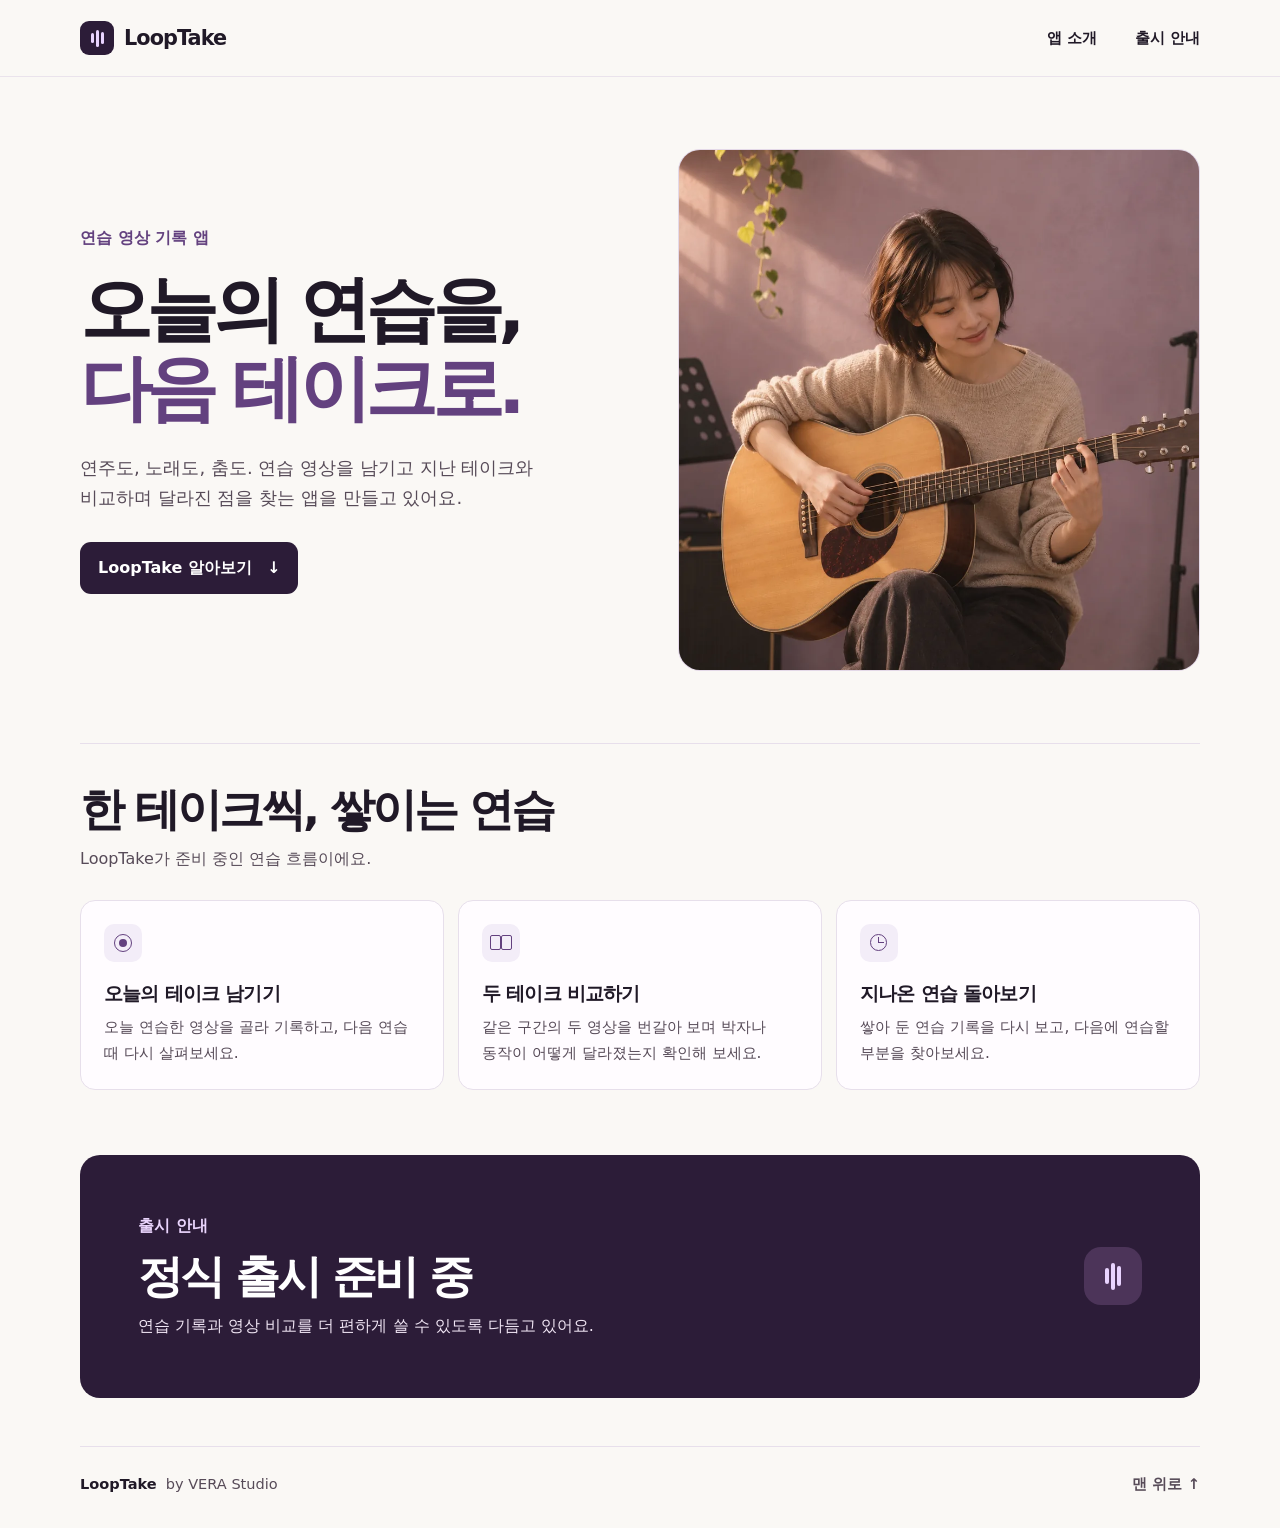
==== index.html @ 858d581b "Publish LoopTake product introduction" ====
<!doctype html>
<html lang="ko">
<head>
  <meta charset="utf-8">
  <meta name="viewport" content="width=device-width, initial-scale=1">
  <meta name="color-scheme" content="light">
  <meta name="description" content="LoopTake는 연습 영상을 기록하고 지난 테이크와 비교할 수 있도록 준비 중인 VERA Studio의 앱입니다.">
  <meta http-equiv="Content-Security-Policy" content="default-src 'none'; style-src 'self'; img-src 'self'; base-uri 'none'; form-action 'none'">
  <title>LoopTake · 연습을 다음 테이크로</title>
  <link rel="icon" type="image/png" href="./assets/mark.png">
  <link rel="stylesheet" href="./styles.css">
</head>
<body id="top">
  <a class="skip-link" href="#main">본문으로 건너뛰기</a>
  <header class="site-header">
    <div class="wrap header-inner">
      <a class="brand" href="#top" aria-label="LoopTake 홈">
        <span class="brand-mark" aria-hidden="true"><i></i><i></i><i></i></span>
        <span>LoopTake</span>
      </a>
      <nav aria-label="주 메뉴">
        <a href="#about">앱 소개</a>
        <a href="#launch">출시 안내</a>
      </nav>
    </div>
  </header>

  <main id="main" tabindex="-1">
    <section class="wrap hero" aria-labelledby="hero-title">
      <div class="hero-copy">
        <p class="eyebrow">연습 영상 기록 앱</p>
        <h1 id="hero-title">오늘의 연습을,<br><span>다음 테이크로.</span></h1>
        <p class="intro">연주도, 노래도, 춤도. 연습 영상을 남기고 지난 테이크와 비교하며 달라진 점을 찾는 앱을 만들고 있어요.</p>
        <a class="button" href="#about">LoopTake 알아보기 <span aria-hidden="true">↓</span></a>
      </div>
      <figure class="hero-image">
        <img src="./assets/practice-studio.webp" alt="연습실에서 어쿠스틱 기타를 연주하는 사람" width="960" height="1200" fetchpriority="high">
      </figure>
    </section>

    <section id="about" class="wrap features" aria-labelledby="features-title">
      <div class="section-intro">
        <h2 id="features-title">한 테이크씩, 쌓이는 연습</h2>
        <p>LoopTake가 준비 중인 연습 흐름이에요.</p>
      </div>
      <ul class="feature-grid">
        <li>
          <span class="feature-icon icon-record" aria-hidden="true"></span>
          <h3>오늘의 테이크 남기기</h3>
          <p>오늘 연습한 영상을 골라 기록하고, 다음 연습 때 다시 살펴보세요.</p>
        </li>
        <li>
          <span class="feature-icon icon-compare" aria-hidden="true"></span>
          <h3>두 테이크 비교하기</h3>
          <p>같은 구간의 두 영상을 번갈아 보며 박자나 동작이 어떻게 달라졌는지 확인해 보세요.</p>
        </li>
        <li>
          <span class="feature-icon icon-review" aria-hidden="true"></span>
          <h3>지나온 연습 돌아보기</h3>
          <p>쌓아 둔 연습 기록을 다시 보고, 다음에 연습할 부분을 찾아보세요.</p>
        </li>
      </ul>
    </section>

    <section id="launch" class="wrap launch" aria-labelledby="launch-title">
      <div class="launch-panel">
        <div>
          <p class="launch-label">출시 안내</p>
          <h2 id="launch-title">정식 출시 준비 중</h2>
          <p>연습 기록과 영상 비교를 더 편하게 쓸 수 있도록 다듬고 있어요.</p>
        </div>
        <span class="brand-mark launch-mark" aria-hidden="true"><i></i><i></i><i></i></span>
      </div>
    </section>
  </main>

  <footer class="wrap footer">
    <p><strong>LoopTake</strong><span>by VERA Studio</span></p>
    <a href="#top">맨 위로 <span aria-hidden="true">↑</span></a>
  </footer>
</body>
</html>
---- styles.css ----
:root {
  color-scheme: light;
  --canvas: #faf8f5;
  --ink: #201927;
  --muted: #574b58;
  --line: #e7dfeb;
  --accent: #63417f;
  --deep: #2c1c38;
  --pale: #f3edf8;
  font-family: "Noto Sans KR", "Noto Sans CJK KR", "Apple SD Gothic Neo", "Malgun Gothic", system-ui, sans-serif;
  font-size: 16px;
  line-height: 1.65;
  background: var(--canvas);
  color: var(--ink);
}
* { box-sizing: border-box; }
body { margin: 0; }
a { color: inherit; }
a:focus-visible { outline: 3px solid #744c9c; outline-offset: 5px; }
main:focus { outline: none; }
.wrap { width: min(1120px, 100% - 64px); margin-inline: auto; }
.skip-link { position: absolute; z-index: 5; left: 12px; top: 8px; background: white; padding: 10px 14px; transform: translateY(-150%); }
.skip-link:focus { transform: none; }
.site-header { border-bottom: 1px solid #eae3ec; }
.header-inner { min-height: 76px; display: flex; align-items: center; justify-content: space-between; gap: 20px; padding-block: 10px; }
.brand { display: inline-flex; min-height: 44px; align-items: center; gap: 10px; font-size: 1.3rem; text-decoration: none; font-weight: 830; letter-spacing: -.045em; white-space: nowrap; }
.brand-mark { display: inline-flex; align-items: center; justify-content: center; gap: 2px; width: 34px; height: 34px; border-radius: 9px; background: var(--deep); }
.brand-mark i { display: block; width: 3px; border-radius: 5px; background: #e9d4ff; height: 10px; }
.brand-mark i:nth-child(2) { height: 17px; }
.brand-mark i:nth-child(3) { height: 12px; }
nav { display: flex; gap: clamp(10px, 3vw, 38px); align-items: center; }
nav a, .footer a { display: inline-flex; min-height: 44px; align-items: center; gap: 6px; font-weight: 650; text-decoration: none; font-size: .92rem; white-space: nowrap; }
nav a:hover, .footer a:hover { color: var(--accent); text-decoration: underline; text-underline-offset: .25em; }

.hero { display: grid; grid-template-columns: 1fr 1fr; gap: clamp(30px, 6vw, 88px); align-items: center; padding-block: clamp(34px, 6vw, 72px); }
.eyebrow { font-weight: 780; color: var(--accent); margin: 0 0 18px; }
h1, h2, h3, p { margin-block-start: 0; word-break: keep-all; overflow-wrap: break-word; }
h1 { margin-bottom: 24px; font-size: clamp(2.7rem, 5.6vw, 5.5rem); letter-spacing: -.077em; line-height: 1.11; font-weight: 880; }
h1 span { color: var(--accent); }
.intro { max-width: 30rem; margin-block-end: 30px; font-size: clamp(1rem, 1.5vw, 1.13rem); color: var(--muted); }
.button { display: inline-flex; align-items: center; justify-content: center; gap: 15px; min-height: 52px; border-radius: 11px; padding: 8px 18px; background: var(--deep); color: #fff; font-weight: 710; text-decoration: none; }
.button:hover { background: #452953; }
.hero-image { margin: 0; background: #e0d3e7; border-radius: 22px; overflow: hidden; aspect-ratio: 1 / 1; min-width: 0; border: 1px solid #e4d9e8; }
.hero-image img { width: 100%; height: 100%; object-fit: cover; object-position: 50% 52%; display: block; }

.features { padding-block: 38px 65px; border-top: 1px solid var(--line); }
.section-intro { margin-block-end: 28px; }
h2 { font-size: clamp(1.8rem, 3.5vw, 2.8rem); letter-spacing: -.065em; line-height: 1.23; margin-bottom: 9px; }
.section-intro p, .feature-grid p { color: var(--muted); margin-bottom: 0; }
.feature-grid { list-style: none; padding: 0; display: grid; grid-template-columns: repeat(3, minmax(0, 1fr)); gap: 14px; margin: 0; }
.feature-grid li { border: 1px solid var(--line); background: #fffcff; border-radius: 15px; padding: 23px; }
.feature-grid h3 { font-size: 1.18rem; letter-spacing: -.04em; margin-bottom: 6px; }
.feature-grid p { font-size: .96rem; }
.feature-icon { position: relative; display: block; width: 38px; height: 38px; border-radius: 10px; color: var(--accent); background: var(--pale); margin-bottom: 16px; }
.feature-icon::before, .feature-icon::after { content: ""; position: absolute; }
.icon-record::before { inset: 10px; border: 1.6px solid; border-radius: 50%; }
.icon-record::after { inset: 15px; background: currentColor; border-radius: 50%; }
.icon-compare::before { width: 9px; height: 13px; border: 1.5px solid; border-radius: 2px; left: 8px; top: 11px; }
.icon-compare::after { width: 9px; height: 13px; border: 1.5px solid; border-radius: 2px; right: 8px; top: 11px; }
.icon-review::before { width: 15px; height: 15px; left: 10px; top: 10px; border: 1.5px solid; border-radius: 50%; }
.icon-review::after { width: 5px; height: 5px; left: 18px; top: 13px; border-left: 1.5px solid; border-bottom: 1.5px solid; }
.launch { padding-block-end: 48px; }
.launch-panel { display: flex; align-items: center; justify-content: space-between; gap: 20px; background: var(--deep); border-radius: 20px; padding: clamp(25px, 6vw, 58px); color: #fff; }
.launch-label { margin-bottom: 10px; color: #ead5fd; font-weight: 700; }
.launch p:last-child { margin-bottom: 0; color: #f0e5f4; }
.launch-mark { width: 58px; height: 58px; flex: 0 0 58px; background: #4c3459; border-radius: 17px; }
.launch-mark i { width: 4px; height: 16px; }
.launch-mark i:nth-child(2) { height: 27px; }
.launch-mark i:nth-child(3) { height: 20px; }
.footer { display: flex; align-items: center; justify-content: space-between; gap: 16px; border-top: 1px solid var(--line); padding-block: 15px 22px; font-size: .91rem; color: var(--muted); }
.footer p { margin: 0; }
.footer strong { color: var(--ink); margin-inline-end: 9px; }

@media (max-width: 760px) {
  .wrap { width: calc(100% - 36px); }
  .header-inner { min-height: 64px; }
  .hero { grid-template-columns: 1fr; gap: 26px; padding-block: 36px 42px; }
  .eyebrow { margin-bottom: 13px; }
  h1 { font-size: clamp(2.5rem, 10.7vw, 4.7rem); margin-bottom: 18px; }
  .intro { margin-block-end: 22px; }
  .hero-image { aspect-ratio: 1.2; border-radius: 16px; }
  .features { padding-block: 30px 42px; }
  .feature-grid { grid-template-columns: 1fr; }
  .feature-grid li { padding: 20px; }
  .launch { padding-block-end: 32px; }
}
@media (max-width: 350px) {
  .wrap { width: calc(100% - 28px); }
  .header-inner { gap: 10px; }
  nav { gap: 10px; }
  nav a, .footer { font-size: .83rem; }
  .brand { font-size: 1.16rem; gap: 6px; }
  .brand-mark { width: 28px; height: 28px; }
  .launch-mark { display: none; }
}
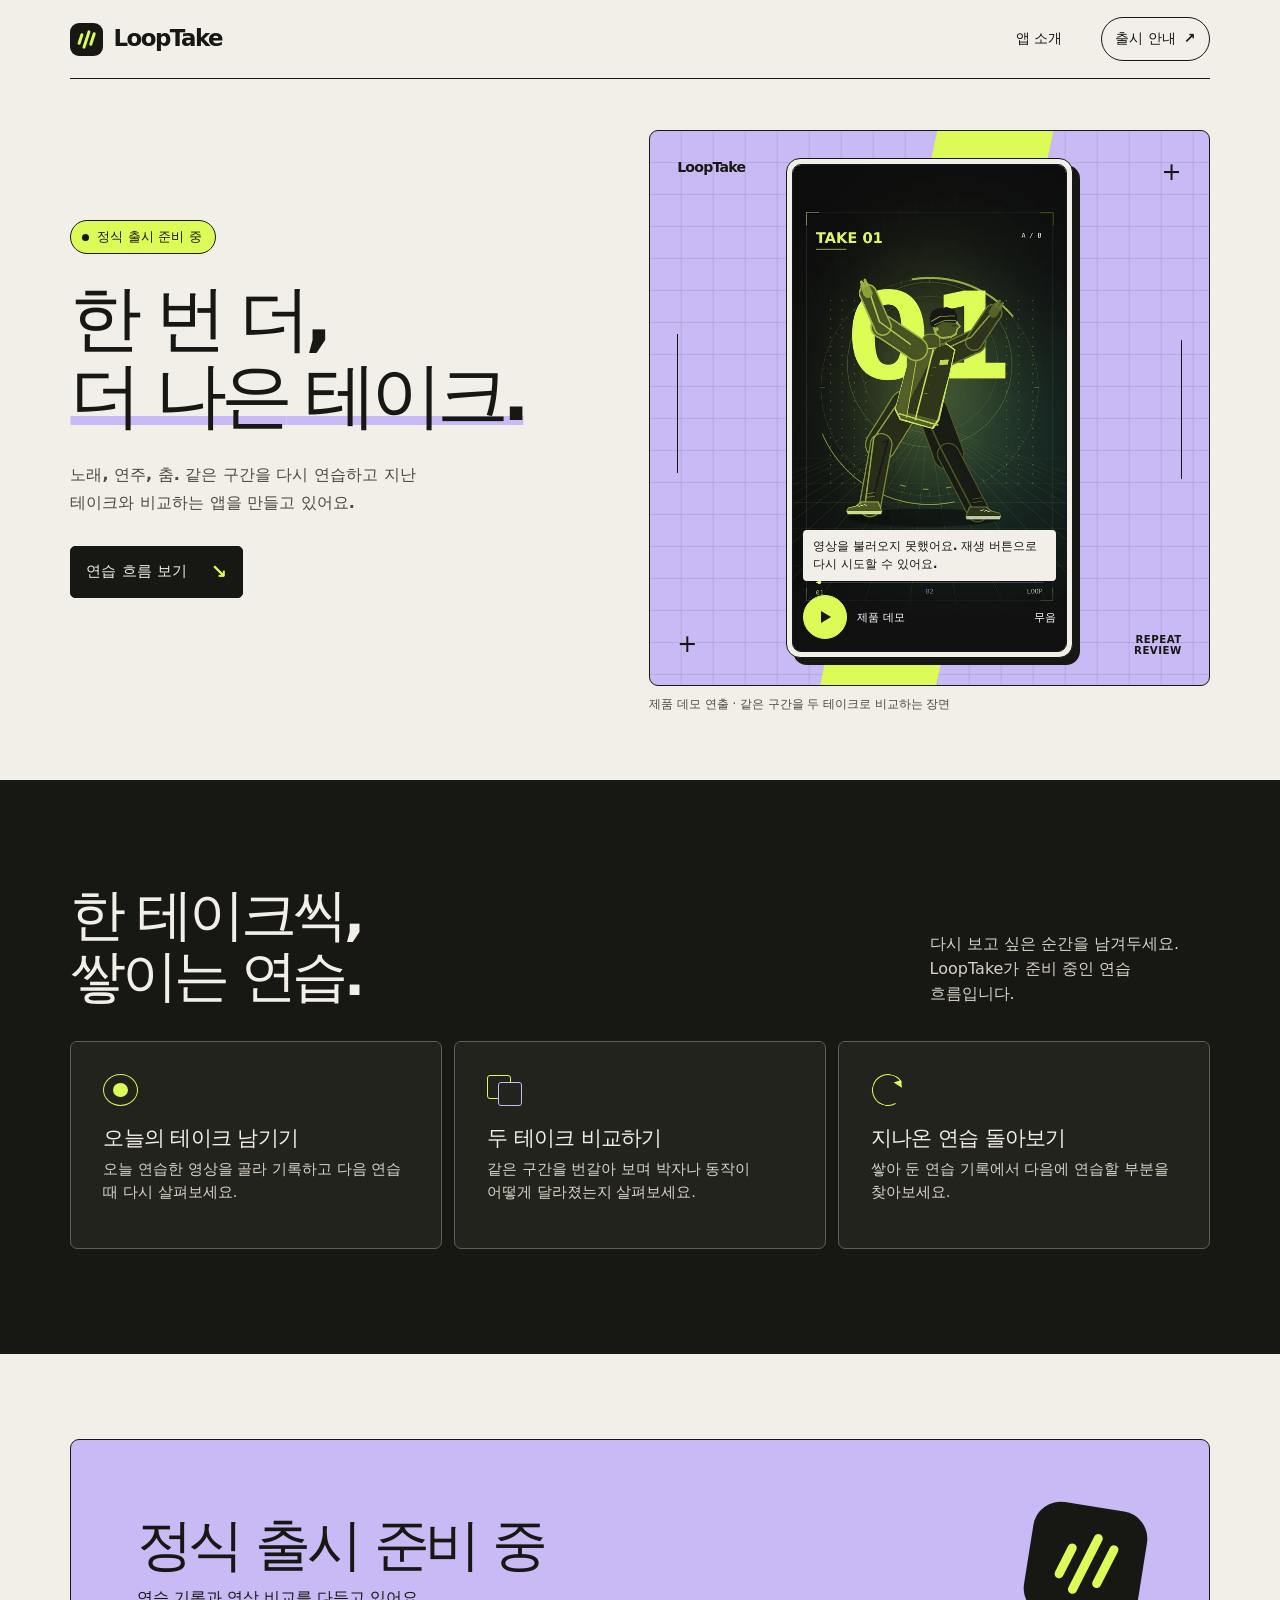
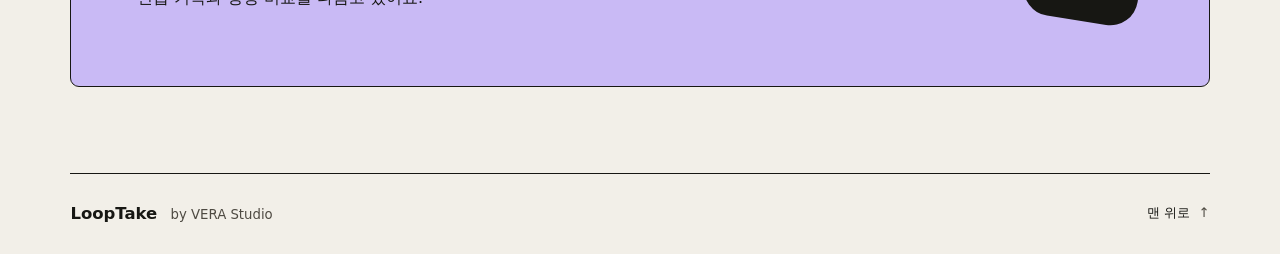
==== commit d3ab2816: "Refresh LoopTake with an original motion demo" ====
--- a/index.html
+++ b/index.html
@@ -4,78 +4,104 @@
   <meta charset="utf-8">
   <meta name="viewport" content="width=device-width, initial-scale=1">
   <meta name="color-scheme" content="light">
+  <meta name="theme-color" content="#f2efe8">
   <meta name="description" content="LoopTake는 연습 영상을 기록하고 지난 테이크와 비교할 수 있도록 준비 중인 VERA Studio의 앱입니다.">
-  <meta http-equiv="Content-Security-Policy" content="default-src 'none'; style-src 'self'; img-src 'self'; base-uri 'none'; form-action 'none'">
+  <meta http-equiv="Content-Security-Policy" content="default-src 'none'; style-src 'self'; script-src 'self'; img-src 'self'; media-src 'self'; base-uri 'none'; form-action 'none'">
   <title>LoopTake · 연습을 다음 테이크로</title>
   <link rel="icon" type="image/png" href="./assets/mark.png">
-  <link rel="stylesheet" href="./styles.css">
+  <link rel="stylesheet" href="./styles.css?v=studio">
+  <script src="./studio.js" defer></script>
 </head>
 <body id="top">
   <a class="skip-link" href="#main">본문으로 건너뛰기</a>
-  <header class="site-header">
-    <div class="wrap header-inner">
-      <a class="brand" href="#top" aria-label="LoopTake 홈">
-        <span class="brand-mark" aria-hidden="true"><i></i><i></i><i></i></span>
-        <span>LoopTake</span>
-      </a>
-      <nav aria-label="주 메뉴">
-        <a href="#about">앱 소개</a>
-        <a href="#launch">출시 안내</a>
-      </nav>
-    </div>
+  <header class="site-header shell">
+    <a class="brand" href="#top" aria-label="LoopTake 홈">
+      <span class="brand-mark" aria-hidden="true"><i></i><i></i><i></i></span>
+      <span>LoopTake</span>
+    </a>
+    <nav aria-label="주 메뉴">
+      <a href="#about">앱 소개</a>
+      <a class="nav-launch" href="#launch">출시 안내 <span aria-hidden="true">↗</span></a>
+    </nav>
   </header>
 
   <main id="main" tabindex="-1">
-    <section class="wrap hero" aria-labelledby="hero-title">
+    <section class="hero shell" aria-labelledby="hero-title">
       <div class="hero-copy">
-        <p class="eyebrow">연습 영상 기록 앱</p>
-        <h1 id="hero-title">오늘의 연습을,<br><span>다음 테이크로.</span></h1>
-        <p class="intro">연주도, 노래도, 춤도. 연습 영상을 남기고 지난 테이크와 비교하며 달라진 점을 찾는 앱을 만들고 있어요.</p>
-        <a class="button" href="#about">LoopTake 알아보기 <span aria-hidden="true">↓</span></a>
+        <p class="status-chip"><span aria-hidden="true"></span>정식 출시 준비 중</p>
+        <h1 id="hero-title">한 번 더,<br><span>더 나은<br class="narrow-break"> 테이크.</span></h1>
+        <p class="intro">노래, 연주, 춤. 같은 구간을 다시 연습하고 지난 테이크와 비교하는 앱을 만들고 있어요.</p>
+        <a class="primary" href="#about">연습 흐름 보기 <span aria-hidden="true">↘</span></a>
       </div>
-      <figure class="hero-image">
-        <img src="./assets/practice-studio.webp" alt="연습실에서 어쿠스틱 기타를 연주하는 사람" width="960" height="1200" fetchpriority="high">
+      <figure class="demo" id="demo">
+        <div class="media-stage">
+          <div class="stage-side" aria-hidden="true">
+            <span class="stage-brand">LoopTake</span>
+            <span class="stage-axis"></span>
+            <span class="stage-cross">+</span>
+          </div>
+          <div class="media-frame">
+            <div class="media-deck">
+              <video id="demo-media" aria-label="연습 동작이 다른 두 테이크를 번갈아 보여주는 무음 데모" width="540" height="960" preload="none" poster="./assets/studio-poster.webp" data-src="./assets/studio-loop.mp4" muted loop playsinline></video>
+              <div class="media-controls">
+                <button id="demo-toggle" class="media-toggle" type="button" aria-controls="demo-media" aria-label="데모 재생" hidden>
+                  <span class="play-symbol" aria-hidden="true"></span>
+                </button>
+                <span id="demo-state" class="media-state">제품 데모</span>
+                <span class="audio-state">무음</span>
+              </div>
+              <p id="demo-status" class="media-status" role="status"></p>
+            </div>
+          </div>
+          <div class="stage-side stage-side-end" aria-hidden="true">
+            <span class="stage-cross">+</span>
+            <span class="stage-axis"></span>
+            <span class="stage-label">REPEAT<br>REVIEW</span>
+          </div>
+        </div>
+        <figcaption>제품 데모 연출 · 같은 구간을 두 테이크로 비교하는 장면</figcaption>
       </figure>
     </section>
 
-    <section id="about" class="wrap features" aria-labelledby="features-title">
-      <div class="section-intro">
-        <h2 id="features-title">한 테이크씩, 쌓이는 연습</h2>
-        <p>LoopTake가 준비 중인 연습 흐름이에요.</p>
+    <section id="about" class="workflow" aria-labelledby="features-title">
+      <div class="shell">
+        <div class="section-head" data-reveal>
+          <h2 id="features-title">한 테이크씩,<br>쌓이는 연습.</h2>
+          <p>다시 보고 싶은 순간을 남겨두세요. LoopTake가 준비 중인 연습 흐름입니다.</p>
+        </div>
+        <ul class="workflow-grid">
+          <li data-reveal>
+            <span class="feature-icon icon-record" aria-hidden="true"></span>
+            <h3>오늘의 테이크 남기기</h3>
+            <p>오늘 연습한 영상을 골라 기록하고 다음 연습 때 다시 살펴보세요.</p>
+          </li>
+          <li data-reveal>
+            <span class="feature-icon icon-compare" aria-hidden="true"></span>
+            <h3>두 테이크 비교하기</h3>
+            <p>같은 구간을 번갈아 보며 박자나 동작이 어떻게 달라졌는지 살펴보세요.</p>
+          </li>
+          <li data-reveal>
+            <span class="feature-icon icon-review" aria-hidden="true"></span>
+            <h3>지나온 연습 돌아보기</h3>
+            <p>쌓아 둔 연습 기록에서 다음에 연습할 부분을 찾아보세요.</p>
+          </li>
+        </ul>
       </div>
-      <ul class="feature-grid">
-        <li>
-          <span class="feature-icon icon-record" aria-hidden="true"></span>
-          <h3>오늘의 테이크 남기기</h3>
-          <p>오늘 연습한 영상을 골라 기록하고, 다음 연습 때 다시 살펴보세요.</p>
-        </li>
-        <li>
-          <span class="feature-icon icon-compare" aria-hidden="true"></span>
-          <h3>두 테이크 비교하기</h3>
-          <p>같은 구간의 두 영상을 번갈아 보며 박자나 동작이 어떻게 달라졌는지 확인해 보세요.</p>
-        </li>
-        <li>
-          <span class="feature-icon icon-review" aria-hidden="true"></span>
-          <h3>지나온 연습 돌아보기</h3>
-          <p>쌓아 둔 연습 기록을 다시 보고, 다음에 연습할 부분을 찾아보세요.</p>
-        </li>
-      </ul>
     </section>
 
-    <section id="launch" class="wrap launch" aria-labelledby="launch-title">
-      <div class="launch-panel">
+    <section id="launch" class="launch shell" aria-labelledby="launch-title">
+      <div class="launch-panel" data-reveal>
         <div>
-          <p class="launch-label">출시 안내</p>
           <h2 id="launch-title">정식 출시 준비 중</h2>
-          <p>연습 기록과 영상 비교를 더 편하게 쓸 수 있도록 다듬고 있어요.</p>
+          <p>연습 기록과 영상 비교를 다듬고 있어요.</p>
         </div>
         <span class="brand-mark launch-mark" aria-hidden="true"><i></i><i></i><i></i></span>
       </div>
     </section>
   </main>
 
-  <footer class="wrap footer">
-    <p><strong>LoopTake</strong><span>by VERA Studio</span></p>
+  <footer class="shell footer">
+    <p><strong>LoopTake</strong> <span>by VERA Studio</span></p>
     <a href="#top">맨 위로 <span aria-hidden="true">↑</span></a>
   </footer>
 </body>
--- a/styles.css
+++ b/styles.css
@@ -1,95 +1,241 @@
 :root {
-  color-scheme: light;
-  --canvas: #faf8f5;
-  --ink: #201927;
-  --muted: #574b58;
-  --line: #e7dfeb;
-  --accent: #63417f;
-  --deep: #2c1c38;
-  --pale: #f3edf8;
-  font-family: "Noto Sans KR", "Noto Sans CJK KR", "Apple SD Gothic Neo", "Malgun Gothic", system-ui, sans-serif;
-  font-size: 16px;
-  line-height: 1.65;
-  background: var(--canvas);
+  --paper: #f2efe8;
+  --ink: #171713;
+  --subtle: #4e4a42;
+  --lime: #dcfb56;
+  --violet: #c9baf5;
+  --rule: #c8c4ba;
+  --gutter: clamp(20px, 5.5vw, 88px);
   color: var(--ink);
-}
-* { box-sizing: border-box; }
-body { margin: 0; }
-a { color: inherit; }
-a:focus-visible { outline: 3px solid #744c9c; outline-offset: 5px; }
-main:focus { outline: none; }
-.wrap { width: min(1120px, 100% - 64px); margin-inline: auto; }
-.skip-link { position: absolute; z-index: 5; left: 12px; top: 8px; background: white; padding: 10px 14px; transform: translateY(-150%); }
-.skip-link:focus { transform: none; }
-.site-header { border-bottom: 1px solid #eae3ec; }
-.header-inner { min-height: 76px; display: flex; align-items: center; justify-content: space-between; gap: 20px; padding-block: 10px; }
-.brand { display: inline-flex; min-height: 44px; align-items: center; gap: 10px; font-size: 1.3rem; text-decoration: none; font-weight: 830; letter-spacing: -.045em; white-space: nowrap; }
-.brand-mark { display: inline-flex; align-items: center; justify-content: center; gap: 2px; width: 34px; height: 34px; border-radius: 9px; background: var(--deep); }
-.brand-mark i { display: block; width: 3px; border-radius: 5px; background: #e9d4ff; height: 10px; }
-.brand-mark i:nth-child(2) { height: 17px; }
-.brand-mark i:nth-child(3) { height: 12px; }
-nav { display: flex; gap: clamp(10px, 3vw, 38px); align-items: center; }
-nav a, .footer a { display: inline-flex; min-height: 44px; align-items: center; gap: 6px; font-weight: 650; text-decoration: none; font-size: .92rem; white-space: nowrap; }
-nav a:hover, .footer a:hover { color: var(--accent); text-decoration: underline; text-underline-offset: .25em; }
-
-.hero { display: grid; grid-template-columns: 1fr 1fr; gap: clamp(30px, 6vw, 88px); align-items: center; padding-block: clamp(34px, 6vw, 72px); }
-.eyebrow { font-weight: 780; color: var(--accent); margin: 0 0 18px; }
-h1, h2, h3, p { margin-block-start: 0; word-break: keep-all; overflow-wrap: break-word; }
-h1 { margin-bottom: 24px; font-size: clamp(2.7rem, 5.6vw, 5.5rem); letter-spacing: -.077em; line-height: 1.11; font-weight: 880; }
-h1 span { color: var(--accent); }
-.intro { max-width: 30rem; margin-block-end: 30px; font-size: clamp(1rem, 1.5vw, 1.13rem); color: var(--muted); }
-.button { display: inline-flex; align-items: center; justify-content: center; gap: 15px; min-height: 52px; border-radius: 11px; padding: 8px 18px; background: var(--deep); color: #fff; font-weight: 710; text-decoration: none; }
-.button:hover { background: #452953; }
-.hero-image { margin: 0; background: #e0d3e7; border-radius: 22px; overflow: hidden; aspect-ratio: 1 / 1; min-width: 0; border: 1px solid #e4d9e8; }
-.hero-image img { width: 100%; height: 100%; object-fit: cover; object-position: 50% 52%; display: block; }
-
-.features { padding-block: 38px 65px; border-top: 1px solid var(--line); }
-.section-intro { margin-block-end: 28px; }
-h2 { font-size: clamp(1.8rem, 3.5vw, 2.8rem); letter-spacing: -.065em; line-height: 1.23; margin-bottom: 9px; }
-.section-intro p, .feature-grid p { color: var(--muted); margin-bottom: 0; }
-.feature-grid { list-style: none; padding: 0; display: grid; grid-template-columns: repeat(3, minmax(0, 1fr)); gap: 14px; margin: 0; }
-.feature-grid li { border: 1px solid var(--line); background: #fffcff; border-radius: 15px; padding: 23px; }
-.feature-grid h3 { font-size: 1.18rem; letter-spacing: -.04em; margin-bottom: 6px; }
-.feature-grid p { font-size: .96rem; }
-.feature-icon { position: relative; display: block; width: 38px; height: 38px; border-radius: 10px; color: var(--accent); background: var(--pale); margin-bottom: 16px; }
-.feature-icon::before, .feature-icon::after { content: ""; position: absolute; }
-.icon-record::before { inset: 10px; border: 1.6px solid; border-radius: 50%; }
-.icon-record::after { inset: 15px; background: currentColor; border-radius: 50%; }
-.icon-compare::before { width: 9px; height: 13px; border: 1.5px solid; border-radius: 2px; left: 8px; top: 11px; }
-.icon-compare::after { width: 9px; height: 13px; border: 1.5px solid; border-radius: 2px; right: 8px; top: 11px; }
-.icon-review::before { width: 15px; height: 15px; left: 10px; top: 10px; border: 1.5px solid; border-radius: 50%; }
-.icon-review::after { width: 5px; height: 5px; left: 18px; top: 13px; border-left: 1.5px solid; border-bottom: 1.5px solid; }
-.launch { padding-block-end: 48px; }
-.launch-panel { display: flex; align-items: center; justify-content: space-between; gap: 20px; background: var(--deep); border-radius: 20px; padding: clamp(25px, 6vw, 58px); color: #fff; }
-.launch-label { margin-bottom: 10px; color: #ead5fd; font-weight: 700; }
-.launch p:last-child { margin-bottom: 0; color: #f0e5f4; }
-.launch-mark { width: 58px; height: 58px; flex: 0 0 58px; background: #4c3459; border-radius: 17px; }
-.launch-mark i { width: 4px; height: 16px; }
-.launch-mark i:nth-child(2) { height: 27px; }
-.launch-mark i:nth-child(3) { height: 20px; }
-.footer { display: flex; align-items: center; justify-content: space-between; gap: 16px; border-top: 1px solid var(--line); padding-block: 15px 22px; font-size: .91rem; color: var(--muted); }
-.footer p { margin: 0; }
-.footer strong { color: var(--ink); margin-inline-end: 9px; }
+  background: var(--paper);
+  font-family: Pretendard, "Apple SD Gothic Neo", "Noto Sans KR", "Noto Sans CJK KR", "Malgun Gothic", system-ui, sans-serif;
+  font-synthesis: none;
+  line-height: 1.55;
+}
+
+*, *::before, *::after { box-sizing: border-box; }
+body, figure, p, h1, h2, h3 { margin: 0; }
+a { color: inherit; text-decoration: none; }
+button { font: inherit; }
+[hidden] { display: none !important; }
+::selection { background: var(--lime); color: var(--ink); }
+:focus-visible { outline: 3px solid #6542d6; outline-offset: 5px; }
+section[id] { scroll-margin-top: 20px; }
+
+.shell { width: min(100% - var(--gutter) * 2, 1320px); margin-inline: auto; }
+.skip-link { position: absolute; z-index: 3; inset: 12px auto auto 12px; padding: 12px 16px; color: var(--paper); background: var(--ink); }
+.skip-link:not(:focus) { clip-path: inset(50%); }
+
+.site-header {
+  display: flex;
+  min-height: 79px;
+  align-items: center;
+  justify-content: space-between;
+  border-bottom: 1px solid var(--ink);
+  gap: 12px;
+}
+
+.brand { display: inline-flex; gap: 10px; align-items: center; min-height: 44px; font-size: 1.43rem; font-weight: 850; letter-spacing: -.065em; }
+.brand-mark { display: inline-flex; width: 33px; height: 33px; align-items: center; justify-content: center; gap: 3px; border-radius: 9px; background: var(--ink); color: var(--lime); }
+.brand-mark i { width: 3px; height: 12px; border-radius: 10px; background: currentColor; transform: rotate(18deg); }
+.brand-mark i:nth-child(2) { height: 19px; }
+.brand-mark i:nth-child(3) { height: 14px; }
+
+.site-header nav { display: flex; align-items: center; gap: clamp(8px, 3vw, 45px); font-size: .88rem; font-weight: 740; }
+.site-header nav a, .footer a { display: inline-flex; align-items: center; min-height: 44px; gap: 8px; }
+.nav-launch { padding-inline: 13px; border: 1px solid var(--ink); border-radius: 99px; }
+.site-header a:hover, .footer a:hover { text-decoration: underline; text-underline-offset: 4px; }
+
+.hero {
+  display: grid;
+  grid-template-columns: minmax(0, .96fr) minmax(0, 1fr);
+  align-items: center;
+  gap: clamp(30px, 3.2vw, 54px);
+  padding-block: clamp(36px, 4vw, 68px) clamp(44px, 5.2vw, 82px);
+}
+
+.hero-copy { padding-bottom: 26px; }
+.status-chip { display: inline-flex; align-items: center; gap: 8px; min-height: 34px; padding-inline: 11px 13px; color: var(--ink); background: var(--lime); border: 1px solid var(--ink); border-radius: 99px; font-size: .8rem; font-weight: 780; }
+.status-chip span { width: 7px; height: 7px; border-radius: 50%; background: var(--ink); }
+
+h1 {
+  width: fit-content;
+  margin-block: 26px 28px;
+  font-size: clamp(2.95rem, 5.6vw, 6.45rem);
+  font-weight: 900;
+  letter-spacing: -.087em;
+  line-height: 1.065;
+  word-break: keep-all;
+}
+
+h1 span { text-decoration-line: underline; text-decoration-color: var(--violet); text-decoration-thickness: .13em; text-underline-offset: -.06em; text-decoration-skip-ink: none; }
+.narrow-break { display: none; }
+.intro { max-width: 360px; color: var(--subtle); font-size: clamp(1rem, 1.24vw, 1.22rem); font-weight: 570; line-height: 1.75; word-break: keep-all; }
+.primary { display: inline-flex; align-items: center; justify-content: space-between; gap: 24px; min-height: 52px; margin-top: 29px; border: 1px solid var(--ink); border-radius: 5px; padding-inline: 15px; background: var(--ink); color: var(--paper); font-size: .93rem; font-weight: 740; transition: color .18s, background-color .18s; }
+.primary span { color: var(--lime); font-size: 1.23rem; }
+.primary:hover, .primary:focus-visible { background: var(--lime); color: var(--ink); }
+.primary:hover span, .primary:focus-visible span { color: var(--ink); }
+
+.demo { min-width: 0; }
+.media-stage {
+  display: grid;
+  position: relative;
+  isolation: isolate;
+  grid-template-columns: 1fr auto 1fr;
+  align-items: stretch;
+  min-width: 0;
+  gap: 4px;
+  overflow: hidden;
+  padding: clamp(14px, 2.1vw, 30px);
+  border: 1px solid var(--ink);
+  border-radius: 9px;
+  background-color: var(--violet);
+  background-image:
+    repeating-linear-gradient(90deg, transparent 0 31px, rgb(23 23 19 / .10) 31px 32px),
+    repeating-linear-gradient(transparent 0 31px, rgb(23 23 19 / .10) 31px 32px);
+  background-position: center;
+}
+
+.media-stage::before {
+  position: absolute;
+  z-index: -1;
+  inset: -12% -15%;
+  content: "";
+  background: var(--lime);
+  clip-path: polygon(53% 0, 69% 0, 49% 100%, 33% 100%);
+}
+
+.stage-side { display: flex; flex-direction: column; justify-content: space-between; align-items: flex-start; min-width: 0; padding-block: 2px; }
+.stage-side-end { align-items: flex-end; }
+.stage-brand, .stage-label { font: 750 clamp(.67rem, 1.1vw, .93rem)/1.08 system-ui, sans-serif; letter-spacing: -.055em; }
+.stage-label { text-align: right; font-size: clamp(.55rem, .8vw, .74rem); letter-spacing: .045em; }
+.stage-cross { font-size: 1.5rem; line-height: 1; }
+.stage-axis { height: 28%; border-inline-start: 1px solid var(--ink); }
+
+.media-frame {
+  width: clamp(235px, 22.4vw, 342px);
+  min-width: 0;
+  margin: 0;
+  padding: 5px;
+  border-radius: 14px;
+  border: 1px solid var(--ink);
+  background: var(--paper);
+  box-shadow: 7px 7px 0 var(--ink);
+}
+
+.media-deck {
+  position: relative;
+  overflow: hidden;
+  width: 100%;
+  aspect-ratio: 9 / 16;
+  border: 1px solid var(--ink);
+  border-radius: 9px;
+  background: #252321;
+  color: #fff;
+}
+
+video { display: block; width: 100%; height: 100%; object-fit: cover; }
+.media-controls {
+  position: absolute;
+  inset: auto 0 0;
+  display: flex;
+  min-height: 68px;
+  align-items: center;
+  gap: 10px;
+  padding: 10px;
+  background: linear-gradient(transparent, #111 44%);
+  font-size: .7rem;
+  font-weight: 700;
+}
+
+.media-toggle {
+  display: grid;
+  place-items: center;
+  flex: none;
+  min-width: 44px;
+  min-height: 44px;
+  border: 1px solid var(--lime);
+  border-radius: 50%;
+  background: var(--lime);
+  color: var(--ink);
+  cursor: pointer;
+  transition: background-color .18s, color .18s;
+}
+
+.media-toggle:hover { color: var(--lime); background: var(--ink); }
+.media-toggle:focus-visible { outline-color: #fff; outline-offset: 2px; }
+.play-symbol { width: 0; height: 0; border-block: 6px solid transparent; border-inline-start: 10px solid currentColor; margin-inline-start: 2px; }
+.media-toggle[data-playing] .play-symbol { width: 11px; height: 12px; margin: 0; border: 0; border-inline: 3px solid currentColor; }
+.audio-state { margin-inline-start: auto; }
+.media-status:not(:empty) { position: absolute; inset: auto 10px 70px; padding: 8px 10px; border-radius: 4px; background: var(--paper); color: var(--ink); font-size: .72rem; font-weight: 650; }
+figcaption { padding-top: 10px; color: var(--subtle); font-size: .73rem; line-height: 1.5; }
+
+.workflow { padding-block: clamp(60px, 8.2vw, 115px); background: var(--ink); color: var(--paper); }
+.workflow :focus-visible { outline-color: var(--lime); }
+.section-head { display: flex; align-items: flex-end; justify-content: space-between; gap: 24px; margin-bottom: 34px; }
+.section-head h2, .launch h2 { font-size: clamp(2.05rem, 4.35vw, 4.4rem); font-weight: 870; letter-spacing: -.077em; line-height: 1.09; word-break: keep-all; }
+.section-head p { max-width: 280px; color: #d7d3c7; word-break: keep-all; }
+
+.workflow-grid { display: grid; grid-template-columns: repeat(3, minmax(0, 1fr)); gap: 12px; padding: 0; margin: 0; list-style: none; }
+.workflow-grid li { min-height: 208px; padding: clamp(16px, 2.5vw, 33px); border: 1px solid #615f53; border-radius: 7px; background: #23231d; }
+.workflow-grid h3 { margin-block: 19px 7px; font-size: clamp(1.02rem, 1.65vw, 1.42rem); line-height: 1.25; font-weight: 780; letter-spacing: -.04em; word-break: keep-all; }
+.workflow-grid p { color: #d7d3c7; font-size: .91rem; word-break: keep-all; }
+
+.feature-icon { position: relative; display: block; width: 35px; height: 32px; color: var(--lime); }
+.feature-icon::before, .feature-icon::after { position: absolute; content: ""; }
+.icon-record { border: 1px solid currentColor; border-radius: 50%; }
+.icon-record::before { inset: 8px 9px; border-radius: 50%; background: currentColor; }
+.icon-compare::before, .icon-compare::after { inset: 1px 11px 7px 0; border: 1px solid currentColor; border-radius: 3px; background: #23231d; }
+.icon-compare::after { inset: 8px 0 0 11px; color: var(--violet); }
+.icon-review::before { inset: 0 2px 0 1px; border: 1px solid currentColor; border-inline-end-color: transparent; border-radius: 50%; transform: rotate(16deg); }
+.icon-review::after { inset: 0 0 auto auto; border: 6px solid transparent; border-inline: 5px solid transparent; border-block-end-color: currentColor; transform: rotate(32deg); }
+
+.launch { padding-block: clamp(38px, 6.7vw, 95px); }
+.launch-panel { display: flex; justify-content: space-between; align-items: center; gap: 25px; min-height: 192px; padding: clamp(22px, 5.1vw, 68px); border: 1px solid var(--ink); border-radius: 9px; background: var(--violet); }
+.launch p { margin-top: 10px; word-break: keep-all; }
+.launch-mark { flex: none; width: clamp(50px, 9vw, 115px); height: auto; aspect-ratio: 1; gap: min(1vw, 11px); border-radius: 24%; transform: rotate(9deg); }
+.launch-mark i { width: 8%; height: 33%; }
+.launch-mark i:nth-child(2) { height: 57%; }
+.launch-mark i:nth-child(3) { height: 41%; }
+
+.footer { display: flex; min-height: 81px; align-items: center; gap: 12px; justify-content: space-between; border-top: 1px solid var(--ink); font-size: .83rem; }
+.footer strong { margin-inline-end: .55em; font-size: 1.03rem; }
+.footer span { color: var(--subtle); }
+
+@media (prefers-reduced-motion: no-preference) {
+  .has-reveal { scroll-behavior: smooth; }
+  .has-reveal [data-reveal].is-visible { animation: reveal .5s cubic-bezier(.23,.72,.34,1) both; }
+  @keyframes reveal { from { opacity: .1; transform: translateY(14px); } to { opacity: 1; transform: translateY(0); } }
+}
+
+@media (max-width: 1060px) and (min-width: 761px) {
+  .narrow-break { display: initial; }
+}
 
 @media (max-width: 760px) {
-  .wrap { width: calc(100% - 36px); }
-  .header-inner { min-height: 64px; }
-  .hero { grid-template-columns: 1fr; gap: 26px; padding-block: 36px 42px; }
-  .eyebrow { margin-bottom: 13px; }
-  h1 { font-size: clamp(2.5rem, 10.7vw, 4.7rem); margin-bottom: 18px; }
-  .intro { margin-block-end: 22px; }
-  .hero-image { aspect-ratio: 1.2; border-radius: 16px; }
-  .features { padding-block: 30px 42px; }
-  .feature-grid { grid-template-columns: 1fr; }
-  .feature-grid li { padding: 20px; }
-  .launch { padding-block-end: 32px; }
-}
-@media (max-width: 350px) {
-  .wrap { width: calc(100% - 28px); }
-  .header-inner { gap: 10px; }
-  nav { gap: 10px; }
-  nav a, .footer { font-size: .83rem; }
-  .brand { font-size: 1.16rem; gap: 6px; }
+  .site-header { min-height: 68px; }
+  .hero { grid-template-columns: minmax(0,1fr); gap: 24px; }
+  .hero-copy { padding: 0; }
+  h1 { margin-block: 18px; font-size: clamp(2.66rem, 9.6vw, 4.63rem); }
+  .primary { margin-top: 20px; }
+  .media-frame { width: min(57vw, 310px); }
+  .media-stage { padding: 15px; }
+  .stage-brand { font-size: .66rem; }
+  .section-head { align-items: flex-start; flex-direction: column; gap: 13px; margin-bottom: 25px; }
+  .workflow-grid { grid-template-columns: 1fr; }
+  .workflow-grid li { min-height: 0; }
+  .workflow-grid h3 { margin-top: 13px; }
+}
+
+@media (max-width: 345px) {
+  .site-header nav { font-size: .78rem; }
+  .site-header nav a { gap: 5px; }
+  .brand { font-size: 1.23rem; gap: 6px; }
   .brand-mark { width: 28px; height: 28px; }
-  .launch-mark { display: none; }
-}
+  .stage-side .stage-brand { visibility: hidden; }
+  .launch-mark { width: 41px; height: 41px; }
+}
+
+@media (prefers-reduced-motion: reduce) {
+  *, *::before, *::after { animation: none !important; transition: none !important; }
+}
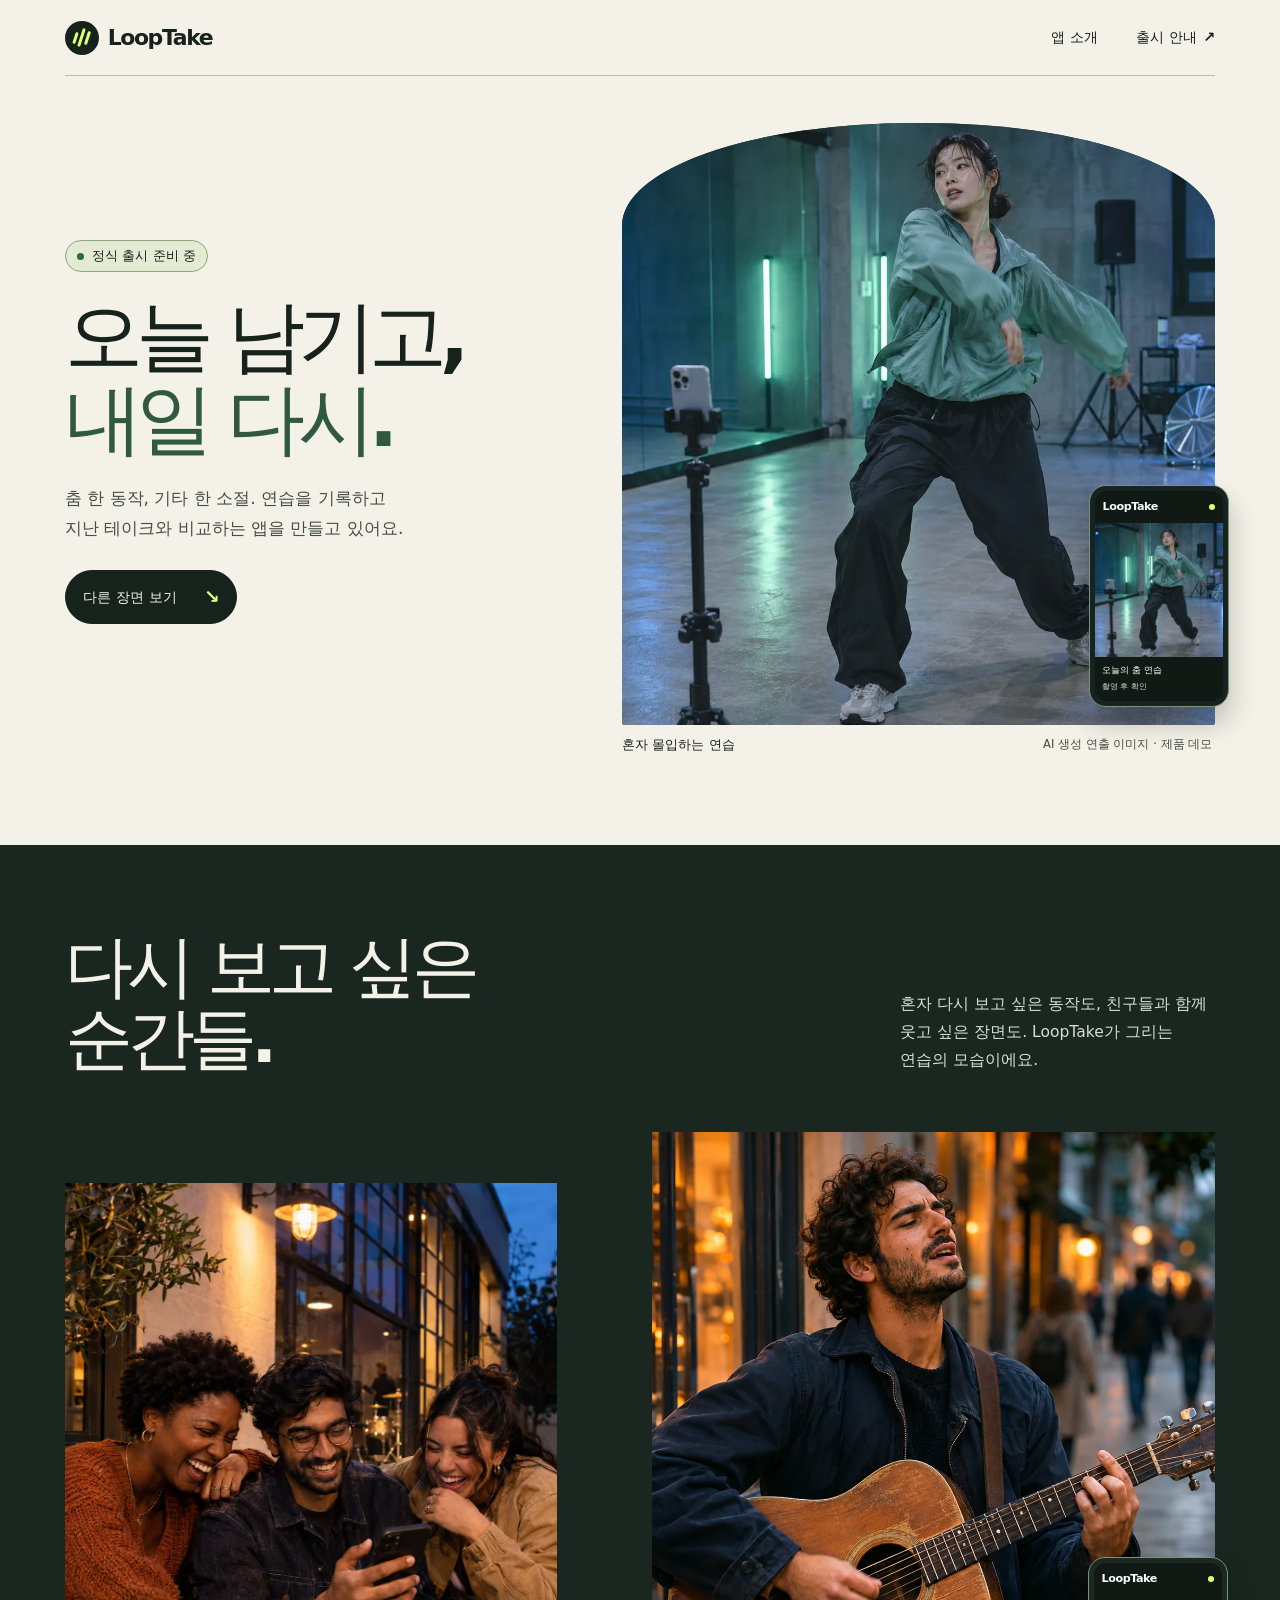
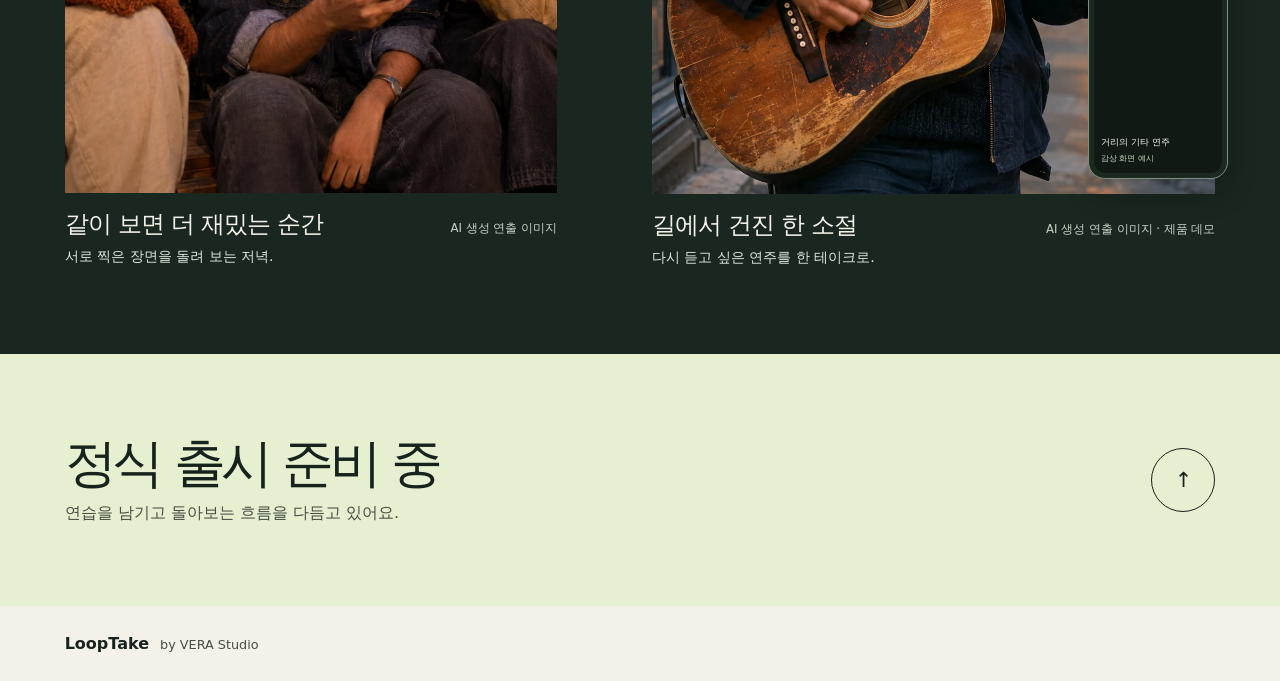
==== commit 67f5436e: "Replace the LoopTake motion demo with a photo editorial" ====
--- a/index.html
+++ b/index.html
@@ -4,17 +4,17 @@
   <meta charset="utf-8">
   <meta name="viewport" content="width=device-width, initial-scale=1">
   <meta name="color-scheme" content="light">
-  <meta name="theme-color" content="#f2efe8">
-  <meta name="description" content="LoopTake는 연습 영상을 기록하고 지난 테이크와 비교할 수 있도록 준비 중인 VERA Studio의 앱입니다.">
-  <meta http-equiv="Content-Security-Policy" content="default-src 'none'; style-src 'self'; script-src 'self'; img-src 'self'; media-src 'self'; base-uri 'none'; form-action 'none'">
-  <title>LoopTake · 연습을 다음 테이크로</title>
+  <meta name="theme-color" content="#f4f1e8">
+  <meta name="description" content="LoopTake는 연습을 기록하고 지난 테이크와 비교할 수 있도록 준비 중인 VERA Studio의 앱입니다.">
+  <meta http-equiv="Content-Security-Policy" content="default-src 'none'; style-src 'self'; script-src 'self'; img-src 'self'; media-src 'none'; base-uri 'none'; form-action 'none'">
+  <title>LoopTake · 오늘의 연습을 다음 테이크로</title>
   <link rel="icon" type="image/png" href="./assets/mark.png">
-  <link rel="stylesheet" href="./styles.css?v=studio">
-  <script src="./studio.js" defer></script>
+  <link rel="stylesheet" href="./styles.css?v=photos">
+  <script src="./studio.js?v=photos" defer></script>
 </head>
 <body id="top">
   <a class="skip-link" href="#main">본문으로 건너뛰기</a>
-  <header class="site-header shell">
+  <header class="site-header wrap">
     <a class="brand" href="#top" aria-label="LoopTake 홈">
       <span class="brand-mark" aria-hidden="true"><i></i><i></i><i></i></span>
       <span>LoopTake</span>
@@ -26,83 +26,82 @@
   </header>
 
   <main id="main" tabindex="-1">
-    <section class="hero shell" aria-labelledby="hero-title">
+    <section class="hero wrap" aria-labelledby="hero-title" id="rehearsal">
       <div class="hero-copy">
-        <p class="status-chip"><span aria-hidden="true"></span>정식 출시 준비 중</p>
-        <h1 id="hero-title">한 번 더,<br><span>더 나은<br class="narrow-break"> 테이크.</span></h1>
-        <p class="intro">노래, 연주, 춤. 같은 구간을 다시 연습하고 지난 테이크와 비교하는 앱을 만들고 있어요.</p>
-        <a class="primary" href="#about">연습 흐름 보기 <span aria-hidden="true">↘</span></a>
+        <p class="release-status">정식 출시 준비 중</p>
+        <h1 id="hero-title">오늘 남기고,<br><span>내일 다시.</span></h1>
+        <p class="intro">춤 한 동작, 기타 한 소절. 연습을 기록하고 지난 테이크와 비교하는 앱을 만들고 있어요.</p>
+        <a class="primary" href="#about">다른 장면 보기 <span aria-hidden="true">↘</span></a>
       </div>
-      <figure class="demo" id="demo">
-        <div class="media-stage">
-          <div class="stage-side" aria-hidden="true">
-            <span class="stage-brand">LoopTake</span>
-            <span class="stage-axis"></span>
-            <span class="stage-cross">+</span>
+
+      <figure class="hero-scene" data-scene="dance">
+        <div class="hero-art">
+          <div class="photo-window">
+            <img class="scene-photo" src="./assets/dance.webp" srcset="./assets/dance-small.webp 530w, ./assets/dance.webp 1060w" sizes="(max-width: 760px) calc(100vw - 36px), (max-width: 1360px) 50vw, 630px" width="1060" height="1325" loading="eager" fetchpriority="high" alt="파란 조명의 연습실에서 휴대폰을 삼각대에 세우고 춤을 연습하는 사람">
           </div>
-          <div class="media-frame">
-            <div class="media-deck">
-              <video id="demo-media" aria-label="연습 동작이 다른 두 테이크를 번갈아 보여주는 무음 데모" width="540" height="960" preload="none" poster="./assets/studio-poster.webp" data-src="./assets/studio-loop.mp4" muted loop playsinline></video>
-              <div class="media-controls">
-                <button id="demo-toggle" class="media-toggle" type="button" aria-controls="demo-media" aria-label="데모 재생" hidden>
-                  <span class="play-symbol" aria-hidden="true"></span>
-                </button>
-                <span id="demo-state" class="media-state">제품 데모</span>
-                <span class="audio-state">무음</span>
-              </div>
-              <p id="demo-status" class="media-status" role="status"></p>
+          <div class="demo-device hero-device" role="img" aria-label="촬영한 춤 연습을 LoopTake에서 확인하는 제품 데모">
+            <div aria-hidden="true">
+              <div class="device-head"><strong>LoopTake</strong><span></span></div>
+              <img src="./assets/dance-small.webp" srcset="./assets/dance-small.webp 530w, ./assets/dance.webp 1060w" sizes="150px" width="530" height="663" loading="lazy" decoding="async" alt="">
+              <div class="device-copy"><strong>오늘의 춤 연습</strong><span>촬영 후 확인</span></div>
             </div>
           </div>
-          <div class="stage-side stage-side-end" aria-hidden="true">
-            <span class="stage-cross">+</span>
-            <span class="stage-axis"></span>
-            <span class="stage-label">REPEAT<br>REVIEW</span>
-          </div>
         </div>
-        <figcaption>제품 데모 연출 · 같은 구간을 두 테이크로 비교하는 장면</figcaption>
+        <figcaption><strong>혼자 몰입하는 연습</strong><span>AI 생성 연출 이미지 · 제품 데모</span></figcaption>
       </figure>
     </section>
 
-    <section id="about" class="workflow" aria-labelledby="features-title">
-      <div class="shell">
-        <div class="section-head" data-reveal>
-          <h2 id="features-title">한 테이크씩,<br>쌓이는 연습.</h2>
-          <p>다시 보고 싶은 순간을 남겨두세요. LoopTake가 준비 중인 연습 흐름입니다.</p>
+    <section class="stories" id="about" aria-labelledby="stories-title">
+      <div class="wrap">
+        <div class="section-intro" data-reveal>
+          <h2 id="stories-title">다시 보고 싶은<br>순간들.</h2>
+          <p>혼자 다시 보고 싶은 동작도, 친구들과 함께 웃고 싶은 장면도. LoopTake가 그리는 연습의 모습이에요.</p>
         </div>
-        <ul class="workflow-grid">
-          <li data-reveal>
-            <span class="feature-icon icon-record" aria-hidden="true"></span>
-            <h3>오늘의 테이크 남기기</h3>
-            <p>오늘 연습한 영상을 골라 기록하고 다음 연습 때 다시 살펴보세요.</p>
-          </li>
-          <li data-reveal>
-            <span class="feature-icon icon-compare" aria-hidden="true"></span>
-            <h3>두 테이크 비교하기</h3>
-            <p>같은 구간을 번갈아 보며 박자나 동작이 어떻게 달라졌는지 살펴보세요.</p>
-          </li>
-          <li data-reveal>
-            <span class="feature-icon icon-review" aria-hidden="true"></span>
-            <h3>지나온 연습 돌아보기</h3>
-            <p>쌓아 둔 연습 기록에서 다음에 연습할 부분을 찾아보세요.</p>
-          </li>
-        </ul>
+        <div class="story-spread">
+          <figure class="story-friends" data-scene="friends" data-reveal>
+            <div class="photo-window">
+              <img class="scene-photo" src="./assets/friends.webp" srcset="./assets/friends-small.webp 530w, ./assets/friends.webp 1060w" sizes="(max-width: 760px) calc(100vw - 36px), (max-width: 1360px) 42vw, 536px" width="1060" height="1325" loading="lazy" decoding="async" alt="친구 세 명이 한 휴대폰 화면을 들여다보며 웃는 모습">
+            </div>
+            <figcaption>
+              <div><h3>같이 보면 더 재밌는 순간</h3><p>서로 찍은 장면을 돌려 보는 저녁.</p></div>
+              <span>AI 생성 연출 이미지</span>
+            </figcaption>
+          </figure>
+          <figure class="story-guitar" data-scene="guitar" data-reveal>
+            <div class="guitar-art">
+              <div class="photo-window">
+                <img class="scene-photo" src="./assets/guitar.webp" srcset="./assets/guitar-small.webp 530w, ./assets/guitar.webp 1060w" sizes="(max-width: 760px) calc(100vw - 36px), (max-width: 1360px) 46vw, 595px" width="1060" height="1325" loading="lazy" decoding="async" alt="노을빛이 비치는 거리에서 통기타를 연주하는 사람">
+              </div>
+              <div class="demo-device guitar-device" role="img" aria-label="거리의 기타 연주 사진을 LoopTake 감상 화면에 담은 제품 데모">
+                <div aria-hidden="true">
+                  <div class="device-head"><strong>LoopTake</strong><span></span></div>
+                  <img src="./assets/guitar-small.webp" srcset="./assets/guitar-small.webp 530w, ./assets/guitar.webp 1060w" sizes="160px" width="530" height="663" loading="lazy" decoding="async" alt="">
+                  <div class="device-copy"><strong>거리의 기타 연주</strong><span>감상 화면 예시</span></div>
+                </div>
+              </div>
+            </div>
+            <figcaption>
+              <div><h3>길에서 건진 한 소절</h3><p>다시 듣고 싶은 연주를 한 테이크로.</p></div>
+              <span>AI 생성 연출 이미지 · 제품 데모</span>
+            </figcaption>
+          </figure>
+        </div>
       </div>
     </section>
 
-    <section id="launch" class="launch shell" aria-labelledby="launch-title">
-      <div class="launch-panel" data-reveal>
+    <section id="launch" class="launch" aria-labelledby="launch-title">
+      <div class="wrap launch-inner" data-reveal>
         <div>
           <h2 id="launch-title">정식 출시 준비 중</h2>
-          <p>연습 기록과 영상 비교를 다듬고 있어요.</p>
+          <p>연습을 남기고 돌아보는 흐름을 다듬고 있어요.</p>
         </div>
-        <span class="brand-mark launch-mark" aria-hidden="true"><i></i><i></i><i></i></span>
+        <a class="back-to-top" href="#top" aria-label="맨 위로">↑</a>
       </div>
     </section>
   </main>
 
-  <footer class="shell footer">
+  <footer class="site-footer wrap">
     <p><strong>LoopTake</strong> <span>by VERA Studio</span></p>
-    <a href="#top">맨 위로 <span aria-hidden="true">↑</span></a>
   </footer>
 </body>
 </html>
--- a/styles.css
+++ b/styles.css
@@ -1,11 +1,10 @@
 :root {
-  --paper: #f2efe8;
-  --ink: #171713;
-  --subtle: #4e4a42;
-  --lime: #dcfb56;
-  --violet: #c9baf5;
-  --rule: #c8c4ba;
-  --gutter: clamp(20px, 5.5vw, 88px);
+  --paper: #f4f1e8;
+  --ink: #16221c;
+  --muted: #454f45;
+  --lime: #deff78;
+  --rule: #b8bbb0;
+  --gutter: clamp(18px, 5.05vw, 84px);
   color: var(--ink);
   background: var(--paper);
   font-family: Pretendard, "Apple SD Gothic Neo", "Noto Sans KR", "Noto Sans CJK KR", "Malgun Gothic", system-ui, sans-serif;
@@ -16,224 +15,116 @@
 *, *::before, *::after { box-sizing: border-box; }
 body, figure, p, h1, h2, h3 { margin: 0; }
 a { color: inherit; text-decoration: none; }
-button { font: inherit; }
-[hidden] { display: none !important; }
+img { display: block; width: 100%; height: auto; }
+:focus-visible { outline: 3px solid #3b664d; outline-offset: 5px; }
 ::selection { background: var(--lime); color: var(--ink); }
-:focus-visible { outline: 3px solid #6542d6; outline-offset: 5px; }
+
+.wrap { width: min(100% - var(--gutter) * 2, 1295px); margin-inline: auto; }
 section[id] { scroll-margin-top: 20px; }
-
-.shell { width: min(100% - var(--gutter) * 2, 1320px); margin-inline: auto; }
-.skip-link { position: absolute; z-index: 3; inset: 12px auto auto 12px; padding: 12px 16px; color: var(--paper); background: var(--ink); }
+.skip-link { position: absolute; z-index: 5; left: 12px; top: 12px; padding: 12px 18px; color: var(--paper); background: var(--ink); }
 .skip-link:not(:focus) { clip-path: inset(50%); }
 
-.site-header {
-  display: flex;
-  min-height: 79px;
-  align-items: center;
-  justify-content: space-between;
-  border-bottom: 1px solid var(--ink);
-  gap: 12px;
-}
-
-.brand { display: inline-flex; gap: 10px; align-items: center; min-height: 44px; font-size: 1.43rem; font-weight: 850; letter-spacing: -.065em; }
-.brand-mark { display: inline-flex; width: 33px; height: 33px; align-items: center; justify-content: center; gap: 3px; border-radius: 9px; background: var(--ink); color: var(--lime); }
-.brand-mark i { width: 3px; height: 12px; border-radius: 10px; background: currentColor; transform: rotate(18deg); }
+.site-header { min-height: 76px; display: flex; align-items: center; justify-content: space-between; gap: 14px; border-bottom: 1px solid var(--rule); }
+.brand { min-height: 44px; display: inline-flex; align-items: center; gap: 9px; font-size: 1.37rem; font-weight: 850; letter-spacing: -.062em; }
+.brand-mark { display: inline-flex; width: 34px; height: 34px; align-items: center; justify-content: center; gap: 3px; border-radius: 50%; background: var(--ink); color: var(--lime); }
+.brand-mark i { width: 3px; height: 12px; border-radius: 6px; background: currentColor; transform: rotate(18deg); }
 .brand-mark i:nth-child(2) { height: 19px; }
 .brand-mark i:nth-child(3) { height: 14px; }
+.site-header nav { display: flex; gap: clamp(12px, 3vw, 40px); align-items: center; font-size: .9rem; font-weight: 720; }
+.site-header nav a { min-height: 44px; display: inline-flex; gap: 6px; align-items: center; white-space: nowrap; }
+.site-header nav a:hover { text-decoration: underline; text-underline-offset: .27em; }
 
-.site-header nav { display: flex; align-items: center; gap: clamp(8px, 3vw, 45px); font-size: .88rem; font-weight: 740; }
-.site-header nav a, .footer a { display: inline-flex; align-items: center; min-height: 44px; gap: 8px; }
-.nav-launch { padding-inline: 13px; border: 1px solid var(--ink); border-radius: 99px; }
-.site-header a:hover, .footer a:hover { text-decoration: underline; text-underline-offset: 4px; }
+.hero { display: grid; grid-template-columns: minmax(0, .88fr) minmax(0, 1.06fr); align-items: center; gap: clamp(24px, 5vw, 78px); padding-block: clamp(28px, 3.65vw, 60px) clamp(62px, 7vw, 115px); }
+.hero-copy { padding-block: 16px 30px; }
+.release-status { display: flex; width: fit-content; align-items: center; gap: 8px; border: 1px solid #94a585; border-radius: 99px; background: #e3ebd2; padding: 5px 11px; font-size: .8rem; font-weight: 760; }
+.release-status::before { content: ""; display: block; width: 7px; height: 7px; border-radius: 50%; background: #2d6847; }
 
-.hero {
-  display: grid;
-  grid-template-columns: minmax(0, .96fr) minmax(0, 1fr);
-  align-items: center;
-  gap: clamp(30px, 3.2vw, 54px);
-  padding-block: clamp(36px, 4vw, 68px) clamp(44px, 5.2vw, 82px);
-}
-
-.hero-copy { padding-bottom: 26px; }
-.status-chip { display: inline-flex; align-items: center; gap: 8px; min-height: 34px; padding-inline: 11px 13px; color: var(--ink); background: var(--lime); border: 1px solid var(--ink); border-radius: 99px; font-size: .8rem; font-weight: 780; }
-.status-chip span { width: 7px; height: 7px; border-radius: 50%; background: var(--ink); }
-
-h1 {
-  width: fit-content;
-  margin-block: 26px 28px;
-  font-size: clamp(2.95rem, 5.6vw, 6.45rem);
-  font-weight: 900;
-  letter-spacing: -.087em;
-  line-height: 1.065;
-  word-break: keep-all;
-}
-
-h1 span { text-decoration-line: underline; text-decoration-color: var(--violet); text-decoration-thickness: .13em; text-underline-offset: -.06em; text-decoration-skip-ink: none; }
-.narrow-break { display: none; }
-.intro { max-width: 360px; color: var(--subtle); font-size: clamp(1rem, 1.24vw, 1.22rem); font-weight: 570; line-height: 1.75; word-break: keep-all; }
-.primary { display: inline-flex; align-items: center; justify-content: space-between; gap: 24px; min-height: 52px; margin-top: 29px; border: 1px solid var(--ink); border-radius: 5px; padding-inline: 15px; background: var(--ink); color: var(--paper); font-size: .93rem; font-weight: 740; transition: color .18s, background-color .18s; }
-.primary span { color: var(--lime); font-size: 1.23rem; }
+h1 { font-size: clamp(3.03rem, 6.1vw, 6.45rem); line-height: 1.065; letter-spacing: -.09em; font-weight: 900; word-break: keep-all; margin-block: 23px; }
+h1 span { color: #315941; }
+.intro { max-width: 360px; color: var(--muted); font-size: clamp(1rem, 1.34vw, 1.2rem); line-height: 1.71; word-break: keep-all; }
+.primary { display: inline-flex; justify-content: space-between; align-items: center; gap: 27px; min-height: 54px; margin-top: 27px; padding: 0 17px; border: 1px solid var(--ink); border-radius: 50px; background: var(--ink); color: var(--paper); font-size: .9rem; font-weight: 770; transition: background-color .2s, color .2s; }
+.primary span { color: var(--lime); font-size: 1.18rem; }
 .primary:hover, .primary:focus-visible { background: var(--lime); color: var(--ink); }
 .primary:hover span, .primary:focus-visible span { color: var(--ink); }
 
-.demo { min-width: 0; }
-.media-stage {
-  display: grid;
-  position: relative;
-  isolation: isolate;
-  grid-template-columns: 1fr auto 1fr;
-  align-items: stretch;
-  min-width: 0;
-  gap: 4px;
-  overflow: hidden;
-  padding: clamp(14px, 2.1vw, 30px);
-  border: 1px solid var(--ink);
-  border-radius: 9px;
-  background-color: var(--violet);
-  background-image:
-    repeating-linear-gradient(90deg, transparent 0 31px, rgb(23 23 19 / .10) 31px 32px),
-    repeating-linear-gradient(transparent 0 31px, rgb(23 23 19 / .10) 31px 32px);
-  background-position: center;
+.hero-art, .guitar-art { position: relative; }
+.photo-window { overflow: hidden; background: #d0d6cc; }
+.scene-photo { width: 100%; height: 100%; object-fit: cover; transition: transform .55s cubic-bezier(.2,.7,.3,1); }
+.hero-scene .photo-window { aspect-ratio: 1 / 1.015; background: #223c40; border-radius: 49% 49% 3px 3px / 17% 17% 3px 3px; }
+.hero-scene .scene-photo { object-position: center 52%; }
+figcaption { display: flex; justify-content: space-between; gap: 8px 16px; align-items: flex-start; flex-wrap: wrap; margin-top: 10px; }
+figcaption > span { color: var(--muted); font-size: .73rem; }
+figcaption > strong { font-size: .81rem; }
+.hero-scene figcaption { padding-right: 3px; }
+
+.demo-device { position: absolute; bottom: 18px; right: -14px; width: clamp(110px, 11vw, 160px); padding: 5px; background: #17231e; color: white; border: 1px solid #79917e; border-radius: 17px; box-shadow: 0 15px 28px rgb(0 0 0 / .24); }
+.demo-device > div { overflow: hidden; border-radius: 12px; background: #101913; }
+.device-head { display: flex; min-height: 32px; justify-content: space-between; align-items: center; padding: 0 8px; font-family: system-ui, sans-serif; font-size: .7rem; letter-spacing: -.04em; }
+.device-head span { width: 6px; height: 6px; background: var(--lime); border-radius: 50%; }
+.demo-device img { aspect-ratio: 4 / 4.15; object-fit: cover; object-position: center 44%; }
+.device-copy { display: grid; gap: 2px; padding: 7px 7px 9px; font-size: clamp(.51rem, .7vw, .65rem); }
+.device-copy span { color: #c9d8c6; font-size: .92em; }
+.guitar-device { bottom: 15px; right: -13px; background: #1b2921; }
+
+.stories { background: #192720; color: var(--paper); padding-block: clamp(50px, 6.65vw, 100px); }
+.stories :focus-visible { outline-color: var(--lime); }
+.section-intro { display: flex; justify-content: space-between; align-items: flex-end; gap: 20px; margin-bottom: clamp(29px, 4.5vw, 68px); }
+.section-intro h2, .launch h2 { font-size: clamp(2.66rem, 5.35vw, 5.6rem); line-height: 1.055; font-weight: 870; letter-spacing: -.085em; word-break: keep-all; }
+.section-intro p { max-width: 315px; color: #d8dfd1; font-size: .97rem; line-height: 1.8; word-break: keep-all; }
+.story-spread { display: grid; grid-template-columns: minmax(0, .9fr) minmax(0, 1.03fr); align-items: start; gap: clamp(28px, 7.4vw, 110px); }
+.story-friends { padding-top: clamp(0px, 4vw, 61px); }
+.story-friends .photo-window { aspect-ratio: 4 / 4.95; background: #50432f; }
+.story-friends .scene-photo { object-position: center 51%; }
+.story-guitar .photo-window { aspect-ratio: 4 / 4.7; background: #574338; }
+.story-guitar .scene-photo { object-position: center 43%; }
+.stories figcaption { align-items: baseline; margin-top: 13px; }
+.stories figcaption h3 { font-size: clamp(1.21rem, 1.85vw, 1.64rem); font-weight: 780; letter-spacing: -.045em; }
+.stories figcaption p { margin-top: 3px; color: #e0e7dc; font-size: .88rem; }
+.stories figcaption > span { color: #c6d4c3; }
+
+.launch { background: #e6efcf; padding-block: clamp(40px, 6.3vw, 90px); }
+.launch-inner { display: flex; align-items: center; justify-content: space-between; gap: 16px; }
+.launch h2 { font-size: clamp(2.03rem, 4.1vw, 4.1rem); }
+.launch p { margin-top: 11px; color: var(--muted); word-break: keep-all; }
+.back-to-top { display: grid; flex: none; place-items: center; width: clamp(44px, 6vw, 64px); aspect-ratio: 1; border: 1px solid var(--ink); border-radius: 50%; font-size: 1.3rem; transition: background-color .2s; }
+.back-to-top:hover, .back-to-top:focus-visible { background: var(--lime); }
+.site-footer { min-height: 75px; display: flex; align-items: center; }
+.site-footer p { font-size: .8rem; color: var(--muted); }
+.site-footer strong { margin-right: 7px; color: var(--ink); font-size: 1rem; }
+
+@media (hover: hover) and (prefers-reduced-motion: no-preference) {
+  .photo-window:hover .scene-photo { transform: scale(1.025); }
 }
 
-.media-stage::before {
-  position: absolute;
-  z-index: -1;
-  inset: -12% -15%;
-  content: "";
-  background: var(--lime);
-  clip-path: polygon(53% 0, 69% 0, 49% 100%, 33% 100%);
-}
-
-.stage-side { display: flex; flex-direction: column; justify-content: space-between; align-items: flex-start; min-width: 0; padding-block: 2px; }
-.stage-side-end { align-items: flex-end; }
-.stage-brand, .stage-label { font: 750 clamp(.67rem, 1.1vw, .93rem)/1.08 system-ui, sans-serif; letter-spacing: -.055em; }
-.stage-label { text-align: right; font-size: clamp(.55rem, .8vw, .74rem); letter-spacing: .045em; }
-.stage-cross { font-size: 1.5rem; line-height: 1; }
-.stage-axis { height: 28%; border-inline-start: 1px solid var(--ink); }
-
-.media-frame {
-  width: clamp(235px, 22.4vw, 342px);
-  min-width: 0;
-  margin: 0;
-  padding: 5px;
-  border-radius: 14px;
-  border: 1px solid var(--ink);
-  background: var(--paper);
-  box-shadow: 7px 7px 0 var(--ink);
-}
-
-.media-deck {
-  position: relative;
-  overflow: hidden;
-  width: 100%;
-  aspect-ratio: 9 / 16;
-  border: 1px solid var(--ink);
-  border-radius: 9px;
-  background: #252321;
-  color: #fff;
-}
-
-video { display: block; width: 100%; height: 100%; object-fit: cover; }
-.media-controls {
-  position: absolute;
-  inset: auto 0 0;
-  display: flex;
-  min-height: 68px;
-  align-items: center;
-  gap: 10px;
-  padding: 10px;
-  background: linear-gradient(transparent, #111 44%);
-  font-size: .7rem;
-  font-weight: 700;
-}
-
-.media-toggle {
-  display: grid;
-  place-items: center;
-  flex: none;
-  min-width: 44px;
-  min-height: 44px;
-  border: 1px solid var(--lime);
-  border-radius: 50%;
-  background: var(--lime);
-  color: var(--ink);
-  cursor: pointer;
-  transition: background-color .18s, color .18s;
-}
-
-.media-toggle:hover { color: var(--lime); background: var(--ink); }
-.media-toggle:focus-visible { outline-color: #fff; outline-offset: 2px; }
-.play-symbol { width: 0; height: 0; border-block: 6px solid transparent; border-inline-start: 10px solid currentColor; margin-inline-start: 2px; }
-.media-toggle[data-playing] .play-symbol { width: 11px; height: 12px; margin: 0; border: 0; border-inline: 3px solid currentColor; }
-.audio-state { margin-inline-start: auto; }
-.media-status:not(:empty) { position: absolute; inset: auto 10px 70px; padding: 8px 10px; border-radius: 4px; background: var(--paper); color: var(--ink); font-size: .72rem; font-weight: 650; }
-figcaption { padding-top: 10px; color: var(--subtle); font-size: .73rem; line-height: 1.5; }
-
-.workflow { padding-block: clamp(60px, 8.2vw, 115px); background: var(--ink); color: var(--paper); }
-.workflow :focus-visible { outline-color: var(--lime); }
-.section-head { display: flex; align-items: flex-end; justify-content: space-between; gap: 24px; margin-bottom: 34px; }
-.section-head h2, .launch h2 { font-size: clamp(2.05rem, 4.35vw, 4.4rem); font-weight: 870; letter-spacing: -.077em; line-height: 1.09; word-break: keep-all; }
-.section-head p { max-width: 280px; color: #d7d3c7; word-break: keep-all; }
-
-.workflow-grid { display: grid; grid-template-columns: repeat(3, minmax(0, 1fr)); gap: 12px; padding: 0; margin: 0; list-style: none; }
-.workflow-grid li { min-height: 208px; padding: clamp(16px, 2.5vw, 33px); border: 1px solid #615f53; border-radius: 7px; background: #23231d; }
-.workflow-grid h3 { margin-block: 19px 7px; font-size: clamp(1.02rem, 1.65vw, 1.42rem); line-height: 1.25; font-weight: 780; letter-spacing: -.04em; word-break: keep-all; }
-.workflow-grid p { color: #d7d3c7; font-size: .91rem; word-break: keep-all; }
-
-.feature-icon { position: relative; display: block; width: 35px; height: 32px; color: var(--lime); }
-.feature-icon::before, .feature-icon::after { position: absolute; content: ""; }
-.icon-record { border: 1px solid currentColor; border-radius: 50%; }
-.icon-record::before { inset: 8px 9px; border-radius: 50%; background: currentColor; }
-.icon-compare::before, .icon-compare::after { inset: 1px 11px 7px 0; border: 1px solid currentColor; border-radius: 3px; background: #23231d; }
-.icon-compare::after { inset: 8px 0 0 11px; color: var(--violet); }
-.icon-review::before { inset: 0 2px 0 1px; border: 1px solid currentColor; border-inline-end-color: transparent; border-radius: 50%; transform: rotate(16deg); }
-.icon-review::after { inset: 0 0 auto auto; border: 6px solid transparent; border-inline: 5px solid transparent; border-block-end-color: currentColor; transform: rotate(32deg); }
-
-.launch { padding-block: clamp(38px, 6.7vw, 95px); }
-.launch-panel { display: flex; justify-content: space-between; align-items: center; gap: 25px; min-height: 192px; padding: clamp(22px, 5.1vw, 68px); border: 1px solid var(--ink); border-radius: 9px; background: var(--violet); }
-.launch p { margin-top: 10px; word-break: keep-all; }
-.launch-mark { flex: none; width: clamp(50px, 9vw, 115px); height: auto; aspect-ratio: 1; gap: min(1vw, 11px); border-radius: 24%; transform: rotate(9deg); }
-.launch-mark i { width: 8%; height: 33%; }
-.launch-mark i:nth-child(2) { height: 57%; }
-.launch-mark i:nth-child(3) { height: 41%; }
-
-.footer { display: flex; min-height: 81px; align-items: center; gap: 12px; justify-content: space-between; border-top: 1px solid var(--ink); font-size: .83rem; }
-.footer strong { margin-inline-end: .55em; font-size: 1.03rem; }
-.footer span { color: var(--subtle); }
-
 @media (prefers-reduced-motion: no-preference) {
-  .has-reveal { scroll-behavior: smooth; }
-  .has-reveal [data-reveal].is-visible { animation: reveal .5s cubic-bezier(.23,.72,.34,1) both; }
-  @keyframes reveal { from { opacity: .1; transform: translateY(14px); } to { opacity: 1; transform: translateY(0); } }
-}
-
-@media (max-width: 1060px) and (min-width: 761px) {
-  .narrow-break { display: initial; }
+  .enhanced { scroll-behavior: smooth; }
+  .enhanced .entered { animation: entry .55s cubic-bezier(.18,.62,.25,1) both; }
+  @keyframes entry { from { opacity: .78; transform: translateY(11px); } to { opacity: 1; transform: translateY(0); } }
 }
 
 @media (max-width: 760px) {
-  .site-header { min-height: 68px; }
-  .hero { grid-template-columns: minmax(0,1fr); gap: 24px; }
-  .hero-copy { padding: 0; }
-  h1 { margin-block: 18px; font-size: clamp(2.66rem, 9.6vw, 4.63rem); }
-  .primary { margin-top: 20px; }
-  .media-frame { width: min(57vw, 310px); }
-  .media-stage { padding: 15px; }
-  .stage-brand { font-size: .66rem; }
-  .section-head { align-items: flex-start; flex-direction: column; gap: 13px; margin-bottom: 25px; }
-  .workflow-grid { grid-template-columns: 1fr; }
-  .workflow-grid li { min-height: 0; }
-  .workflow-grid h3 { margin-top: 13px; }
+  .site-header { min-height: 67px; }
+  .hero { grid-template-columns: 1fr; gap: 23px; }
+  .hero-copy { padding-block: 4px 0; }
+  h1 { font-size: clamp(2.94rem, 10.9vw, 4.7rem); margin-block: 14px 16px; }
+  .primary { margin-top: 18px; min-height: 48px; }
+  .hero-scene .photo-window { aspect-ratio: 4 / 4.7; }
+  .hero-scene .scene-photo { object-position: center 56%; }
+  .demo-device { bottom: 12px; right: 8px; width: clamp(88px, 28vw, 148px); border-radius: 12px; padding: 4px; }
+  .demo-device > div { border-radius: 8px; }
+  .device-head { min-height: 23px; font-size: .6rem; padding-inline: 5px; }
+  .device-copy { padding: 4px 4px 5px; font-size: .54rem; }
+  .demo-device img { aspect-ratio: 1 / 1; }
+  .section-intro { align-items: flex-start; flex-direction: column; gap: 13px; }
+  .story-spread { grid-template-columns: 1fr; gap: 44px; }
+  .story-friends { padding: 0; }
 }
 
-@media (max-width: 345px) {
-  .site-header nav { font-size: .78rem; }
-  .site-header nav a { gap: 5px; }
-  .brand { font-size: 1.23rem; gap: 6px; }
-  .brand-mark { width: 28px; height: 28px; }
-  .stage-side .stage-brand { visibility: hidden; }
-  .launch-mark { width: 41px; height: 41px; }
+@media (max-width: 350px) {
+  .site-header nav { font-size: .8rem; }
+  .brand { font-size: 1.24rem; gap: 6px; }
+  .brand-mark { width: 30px; height: 30px; }
+  .hero-device { right: 5px; }
 }
 
 @media (prefers-reduced-motion: reduce) {
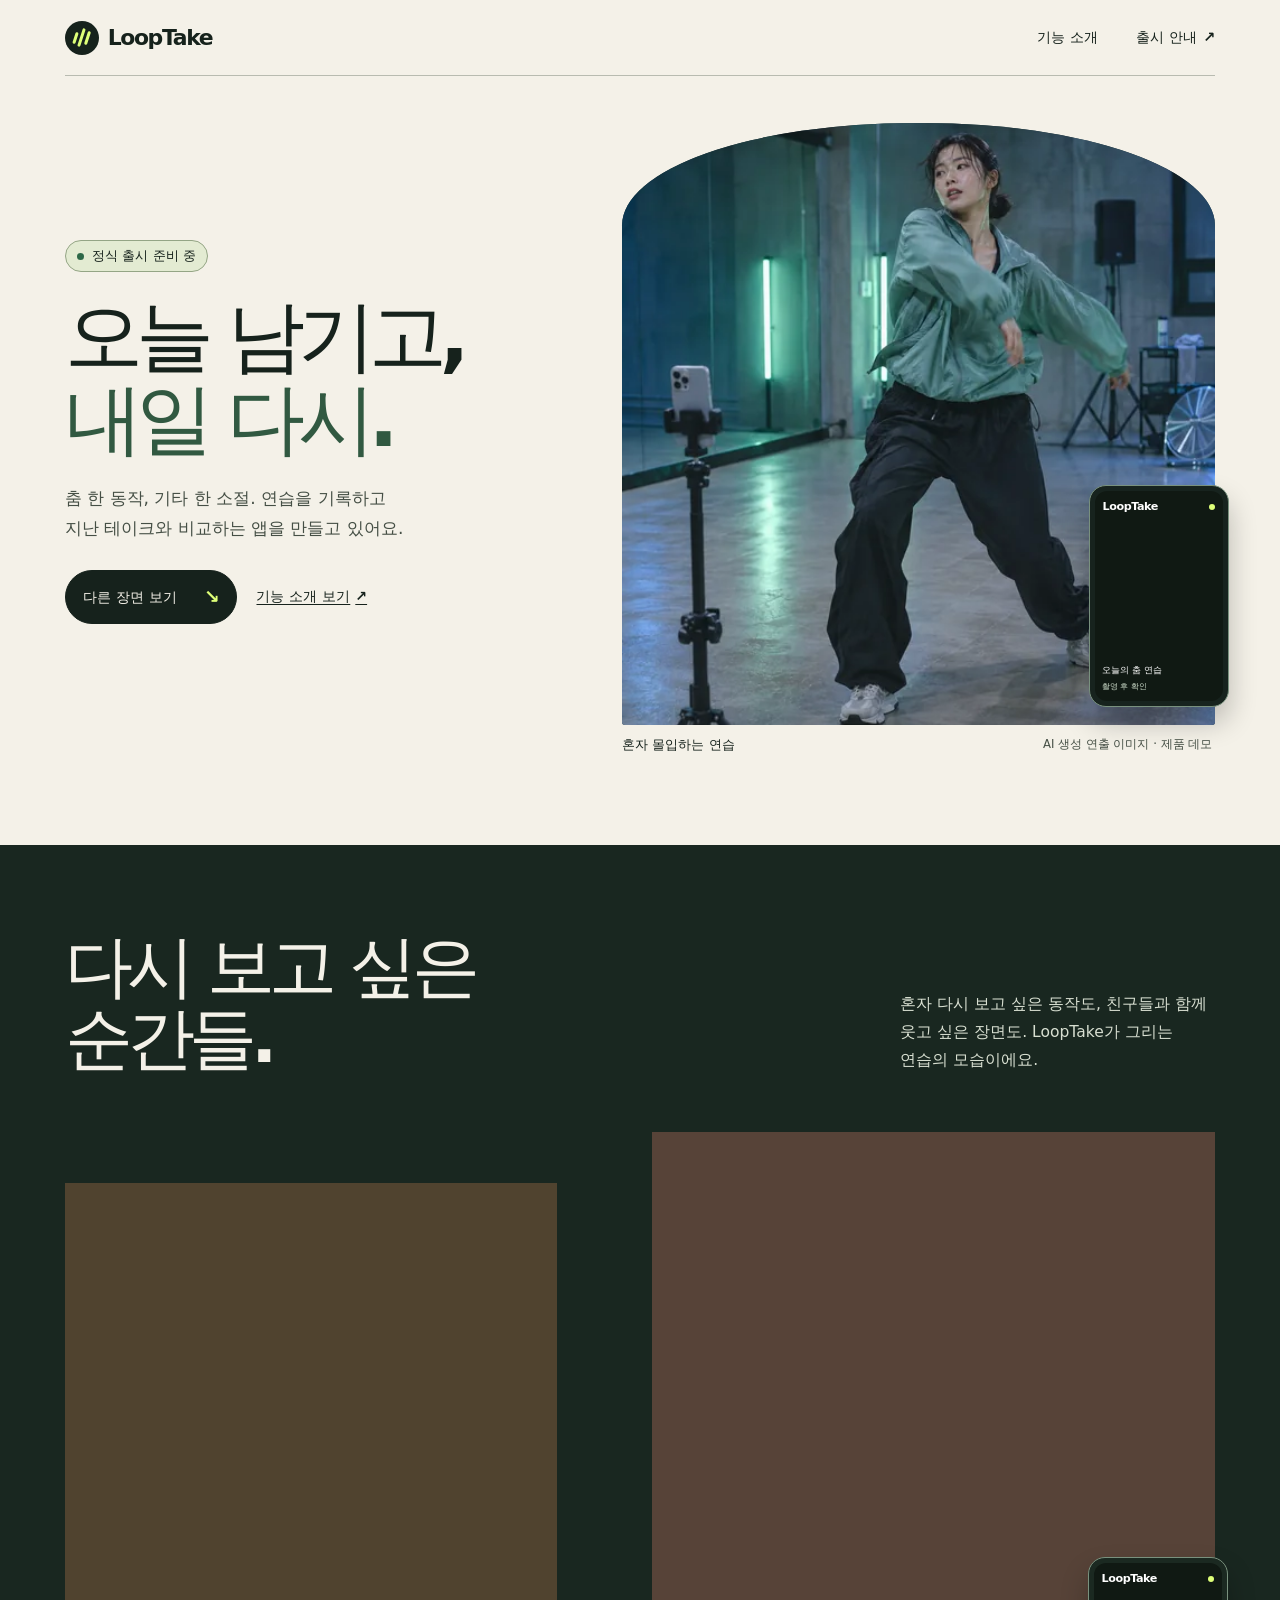
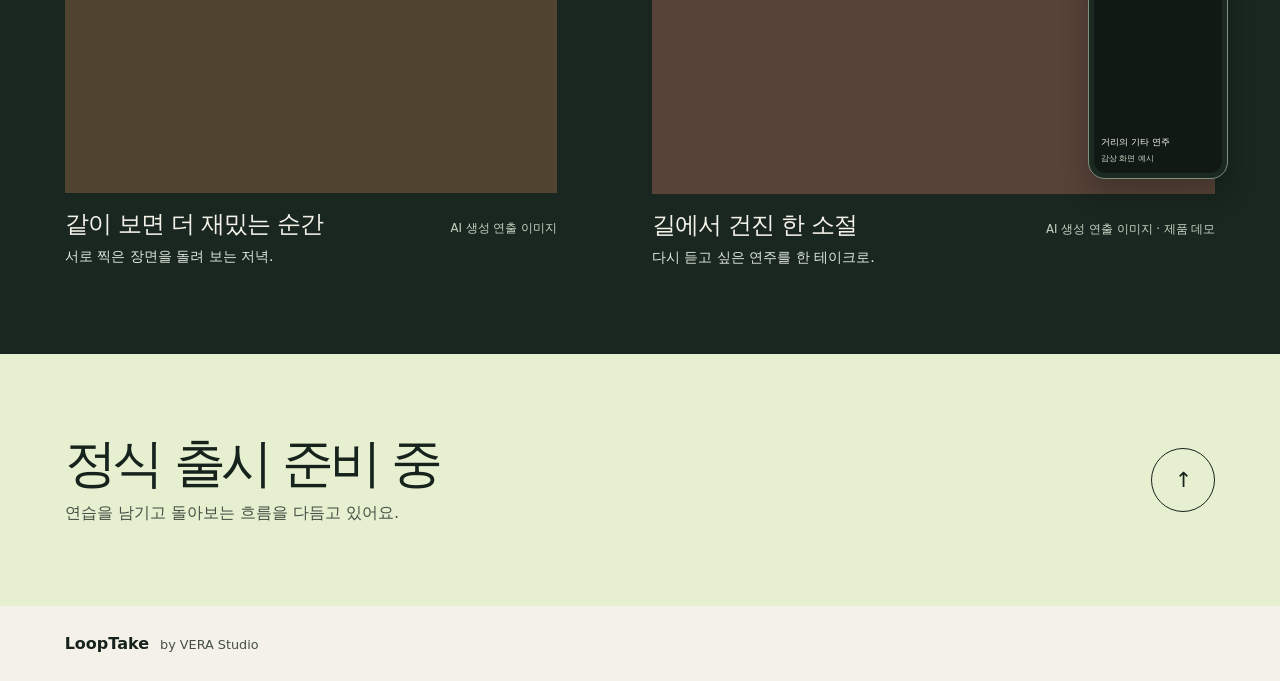
==== commit 8b693cfd: "Add a LoopTake practice feature walkthrough" ====
--- a/index.html
+++ b/index.html
@@ -9,18 +9,18 @@
   <meta http-equiv="Content-Security-Policy" content="default-src 'none'; style-src 'self'; script-src 'self'; img-src 'self'; media-src 'none'; base-uri 'none'; form-action 'none'">
   <title>LoopTake · 오늘의 연습을 다음 테이크로</title>
   <link rel="icon" type="image/png" href="./assets/mark.png">
-  <link rel="stylesheet" href="./styles.css?v=photos">
+  <link rel="stylesheet" href="./styles.css?v=features">
   <script src="./studio.js?v=photos" defer></script>
 </head>
 <body id="top">
   <a class="skip-link" href="#main">본문으로 건너뛰기</a>
   <header class="site-header wrap">
-    <a class="brand" href="#top" aria-label="LoopTake 홈">
+    <a class="brand" href="#top" aria-label="LoopTake 홈" aria-current="page">
       <span class="brand-mark" aria-hidden="true"><i></i><i></i><i></i></span>
       <span>LoopTake</span>
     </a>
     <nav aria-label="주 메뉴">
-      <a href="#about">앱 소개</a>
+      <a href="./features.html">기능 소개</a>
       <a class="nav-launch" href="#launch">출시 안내 <span aria-hidden="true">↗</span></a>
     </nav>
   </header>
@@ -31,7 +31,10 @@
         <p class="release-status">정식 출시 준비 중</p>
         <h1 id="hero-title">오늘 남기고,<br><span>내일 다시.</span></h1>
         <p class="intro">춤 한 동작, 기타 한 소절. 연습을 기록하고 지난 테이크와 비교하는 앱을 만들고 있어요.</p>
-        <a class="primary" href="#about">다른 장면 보기 <span aria-hidden="true">↘</span></a>
+        <div class="hero-links">
+          <a class="primary" href="#about">다른 장면 보기 <span aria-hidden="true">↘</span></a>
+          <a class="text-link" href="./features.html">기능 소개 보기 <span aria-hidden="true">↗</span></a>
+        </div>
       </div>
 
       <figure class="hero-scene" data-scene="dance">
--- a/styles.css
+++ b/styles.css
@@ -33,6 +33,7 @@
 .site-header nav { display: flex; gap: clamp(12px, 3vw, 40px); align-items: center; font-size: .9rem; font-weight: 720; }
 .site-header nav a { min-height: 44px; display: inline-flex; gap: 6px; align-items: center; white-space: nowrap; }
 .site-header nav a:hover { text-decoration: underline; text-underline-offset: .27em; }
+.site-header nav [aria-current="page"] { text-decoration: underline; text-underline-offset: .32em; text-decoration-thickness: 2px; }
 
 .hero { display: grid; grid-template-columns: minmax(0, .88fr) minmax(0, 1.06fr); align-items: center; gap: clamp(24px, 5vw, 78px); padding-block: clamp(28px, 3.65vw, 60px) clamp(62px, 7vw, 115px); }
 .hero-copy { padding-block: 16px 30px; }
@@ -46,6 +47,10 @@
 .primary span { color: var(--lime); font-size: 1.18rem; }
 .primary:hover, .primary:focus-visible { background: var(--lime); color: var(--ink); }
 .primary:hover span, .primary:focus-visible span { color: var(--ink); }
+.hero-links { display: flex; flex-wrap: wrap; align-items: center; gap: 6px 19px; margin-top: 27px; }
+.hero-links .primary { margin-top: 0; }
+.text-link { display: inline-flex; align-items: center; gap: 5px; min-height: 44px; font-size: .88rem; font-weight: 740; text-decoration: underline; text-underline-offset: .24em; }
+.text-link:hover { color: #315941; text-decoration-thickness: 2px; }
 
 .hero-art, .guitar-art { position: relative; }
 .photo-window { overflow: hidden; background: #d0d6cc; }
@@ -108,6 +113,7 @@
   .hero-copy { padding-block: 4px 0; }
   h1 { font-size: clamp(2.94rem, 10.9vw, 4.7rem); margin-block: 14px 16px; }
   .primary { margin-top: 18px; min-height: 48px; }
+  .hero-links { margin-top: 18px; }
   .hero-scene .photo-window { aspect-ratio: 4 / 4.7; }
   .hero-scene .scene-photo { object-position: center 56%; }
   .demo-device { bottom: 12px; right: 8px; width: clamp(88px, 28vw, 148px); border-radius: 12px; padding: 4px; }
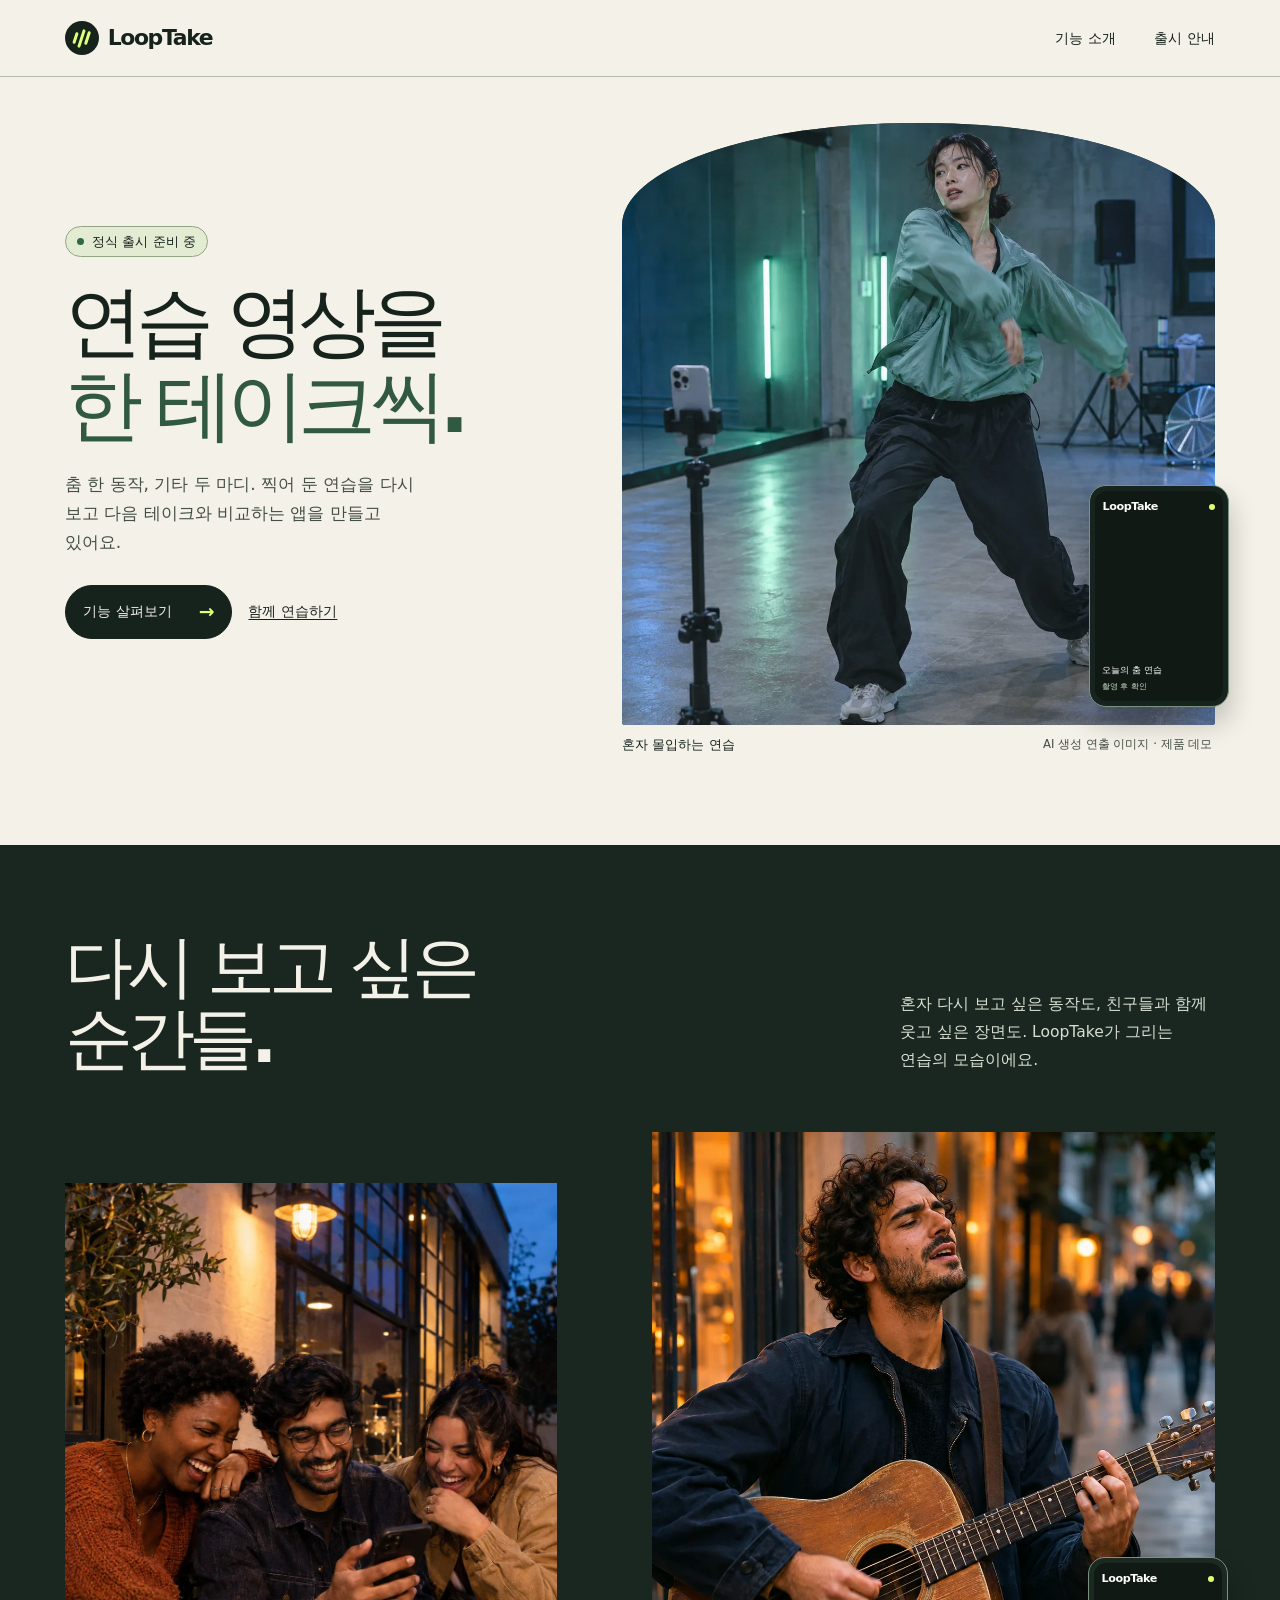
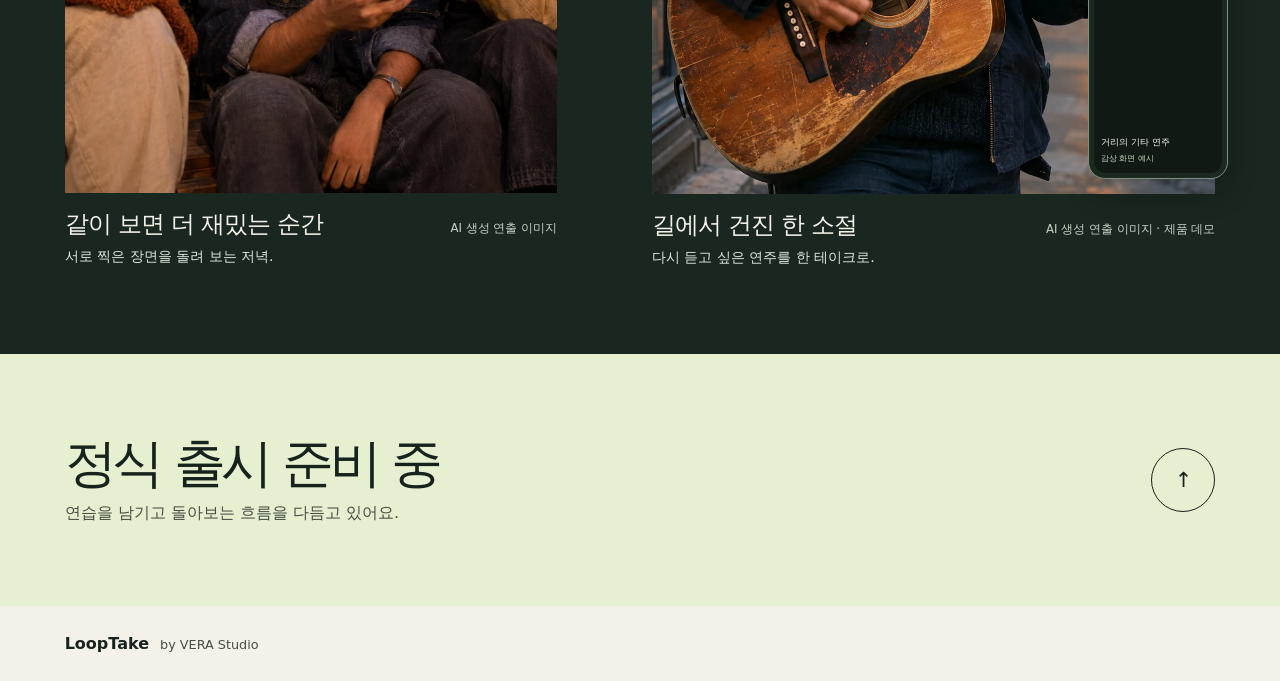
==== commit dc090cbd: "Clarify LoopTake navigation and practice paths" ====
--- a/index.html
+++ b/index.html
@@ -9,31 +9,33 @@
   <meta http-equiv="Content-Security-Policy" content="default-src 'none'; style-src 'self'; script-src 'self'; img-src 'self'; media-src 'none'; base-uri 'none'; form-action 'none'">
   <title>LoopTake · 오늘의 연습을 다음 테이크로</title>
   <link rel="icon" type="image/png" href="./assets/mark.png">
-  <link rel="stylesheet" href="./styles.css?v=features">
-  <script src="./studio.js?v=photos" defer></script>
+  <link rel="stylesheet" href="./styles.css?v=flow">
+  <script src="./studio.js?v=flow" defer></script>
 </head>
 <body id="top">
   <a class="skip-link" href="#main">본문으로 건너뛰기</a>
-  <header class="site-header wrap">
-    <a class="brand" href="#top" aria-label="LoopTake 홈" aria-current="page">
-      <span class="brand-mark" aria-hidden="true"><i></i><i></i><i></i></span>
-      <span>LoopTake</span>
-    </a>
-    <nav aria-label="주 메뉴">
-      <a href="./features.html">기능 소개</a>
-      <a class="nav-launch" href="#launch">출시 안내 <span aria-hidden="true">↗</span></a>
-    </nav>
+  <header class="site-header">
+    <div class="header-inner wrap">
+      <a class="brand" href="#top" aria-label="LoopTake 홈" aria-current="page">
+        <span class="brand-mark" aria-hidden="true"><i></i><i></i><i></i></span>
+        <span>LoopTake</span>
+      </a>
+      <nav aria-label="주 메뉴">
+        <a href="./features.html">기능 소개</a>
+        <a href="#launch">출시 안내</a>
+      </nav>
+    </div>
   </header>
 
   <main id="main" tabindex="-1">
     <section class="hero wrap" aria-labelledby="hero-title" id="rehearsal">
       <div class="hero-copy">
         <p class="release-status">정식 출시 준비 중</p>
-        <h1 id="hero-title">오늘 남기고,<br><span>내일 다시.</span></h1>
-        <p class="intro">춤 한 동작, 기타 한 소절. 연습을 기록하고 지난 테이크와 비교하는 앱을 만들고 있어요.</p>
+        <h1 id="hero-title">연습 영상을<br><span>한 테이크씩.</span></h1>
+        <p class="intro">춤 한 동작, 기타 두 마디. 찍어 둔 연습을 다시 보고 다음 테이크와 비교하는 앱을 만들고 있어요.</p>
         <div class="hero-links">
-          <a class="primary" href="#about">다른 장면 보기 <span aria-hidden="true">↘</span></a>
-          <a class="text-link" href="./features.html">기능 소개 보기 <span aria-hidden="true">↗</span></a>
+          <a class="primary" href="./features.html">기능 살펴보기 <span aria-hidden="true">→</span></a>
+          <a class="text-link" href="./features.html#community">함께 연습하기</a>
         </div>
       </div>
 
@@ -54,7 +56,7 @@
       </figure>
     </section>
 
-    <section class="stories" id="about" aria-labelledby="stories-title">
+    <section class="stories" id="about" aria-labelledby="stories-title" tabindex="-1">
       <div class="wrap">
         <div class="section-intro" data-reveal>
           <h2 id="stories-title">다시 보고 싶은<br>순간들.</h2>
@@ -92,7 +94,7 @@
       </div>
     </section>
 
-    <section id="launch" class="launch" aria-labelledby="launch-title">
+    <section id="launch" class="launch" aria-labelledby="launch-title" tabindex="-1">
       <div class="wrap launch-inner" data-reveal>
         <div>
           <h2 id="launch-title">정식 출시 준비 중</h2>
--- a/styles.css
+++ b/styles.css
@@ -5,11 +5,13 @@
   --lime: #deff78;
   --rule: #b8bbb0;
   --gutter: clamp(18px, 5.05vw, 84px);
+  --header-height: 76px;
   color: var(--ink);
   background: var(--paper);
   font-family: Pretendard, "Apple SD Gothic Neo", "Noto Sans KR", "Noto Sans CJK KR", "Malgun Gothic", system-ui, sans-serif;
   font-synthesis: none;
   line-height: 1.55;
+  scroll-padding-top: calc(var(--header-height) + 12px);
 }
 
 *, *::before, *::after { box-sizing: border-box; }
@@ -20,11 +22,12 @@
 ::selection { background: var(--lime); color: var(--ink); }
 
 .wrap { width: min(100% - var(--gutter) * 2, 1295px); margin-inline: auto; }
-section[id] { scroll-margin-top: 20px; }
-.skip-link { position: absolute; z-index: 5; left: 12px; top: 12px; padding: 12px 18px; color: var(--paper); background: var(--ink); }
+:where(main, section, ol)[tabindex="-1"]:focus-visible { outline-offset: -3px; }
+.skip-link { position: fixed; z-index: 5; left: 12px; top: 12px; padding: 12px 18px; color: var(--paper); background: var(--ink); }
 .skip-link:not(:focus) { clip-path: inset(50%); }
 
-.site-header { min-height: 76px; display: flex; align-items: center; justify-content: space-between; gap: 14px; border-bottom: 1px solid var(--rule); }
+.site-header { position: sticky; top: 0; z-index: 3; background: var(--paper); box-shadow: 0 1px var(--rule); }
+.header-inner { min-height: var(--header-height); display: flex; align-items: center; justify-content: space-between; gap: 14px; }
 .brand { min-height: 44px; display: inline-flex; align-items: center; gap: 9px; font-size: 1.37rem; font-weight: 850; letter-spacing: -.062em; }
 .brand-mark { display: inline-flex; width: 34px; height: 34px; align-items: center; justify-content: center; gap: 3px; border-radius: 50%; background: var(--ink); color: var(--lime); }
 .brand-mark i { width: 3px; height: 12px; border-radius: 6px; background: currentColor; transform: rotate(18deg); }
@@ -47,7 +50,7 @@
 .primary span { color: var(--lime); font-size: 1.18rem; }
 .primary:hover, .primary:focus-visible { background: var(--lime); color: var(--ink); }
 .primary:hover span, .primary:focus-visible span { color: var(--ink); }
-.hero-links { display: flex; flex-wrap: wrap; align-items: center; gap: 6px 19px; margin-top: 27px; }
+.hero-links { display: flex; flex-wrap: wrap; align-items: center; gap: 6px 16px; margin-top: 27px; }
 .hero-links .primary { margin-top: 0; }
 .text-link { display: inline-flex; align-items: center; gap: 5px; min-height: 44px; font-size: .88rem; font-weight: 740; text-decoration: underline; text-underline-offset: .24em; }
 .text-link:hover { color: #315941; text-decoration-thickness: 2px; }
@@ -102,14 +105,13 @@
 }
 
 @media (prefers-reduced-motion: no-preference) {
-  .enhanced { scroll-behavior: smooth; }
   .enhanced .entered { animation: entry .55s cubic-bezier(.18,.62,.25,1) both; }
   @keyframes entry { from { opacity: .78; transform: translateY(11px); } to { opacity: 1; transform: translateY(0); } }
 }
 
 @media (max-width: 760px) {
-  .site-header { min-height: 67px; }
-  .hero { grid-template-columns: 1fr; gap: 23px; }
+  :root { --header-height: 60px; }
+  .hero { grid-template-columns: 1fr; padding-block-start: 23px; gap: 18px; }
   .hero-copy { padding-block: 4px 0; }
   h1 { font-size: clamp(2.94rem, 10.9vw, 4.7rem); margin-block: 14px 16px; }
   .primary { margin-top: 18px; min-height: 48px; }
@@ -131,6 +133,8 @@
   .brand { font-size: 1.24rem; gap: 6px; }
   .brand-mark { width: 30px; height: 30px; }
   .hero-device { right: 5px; }
+  .hero-links { column-gap: 12px; }
+  .hero-links .primary { gap: 15px; padding-inline: 13px; }
 }
 
 @media (prefers-reduced-motion: reduce) {
